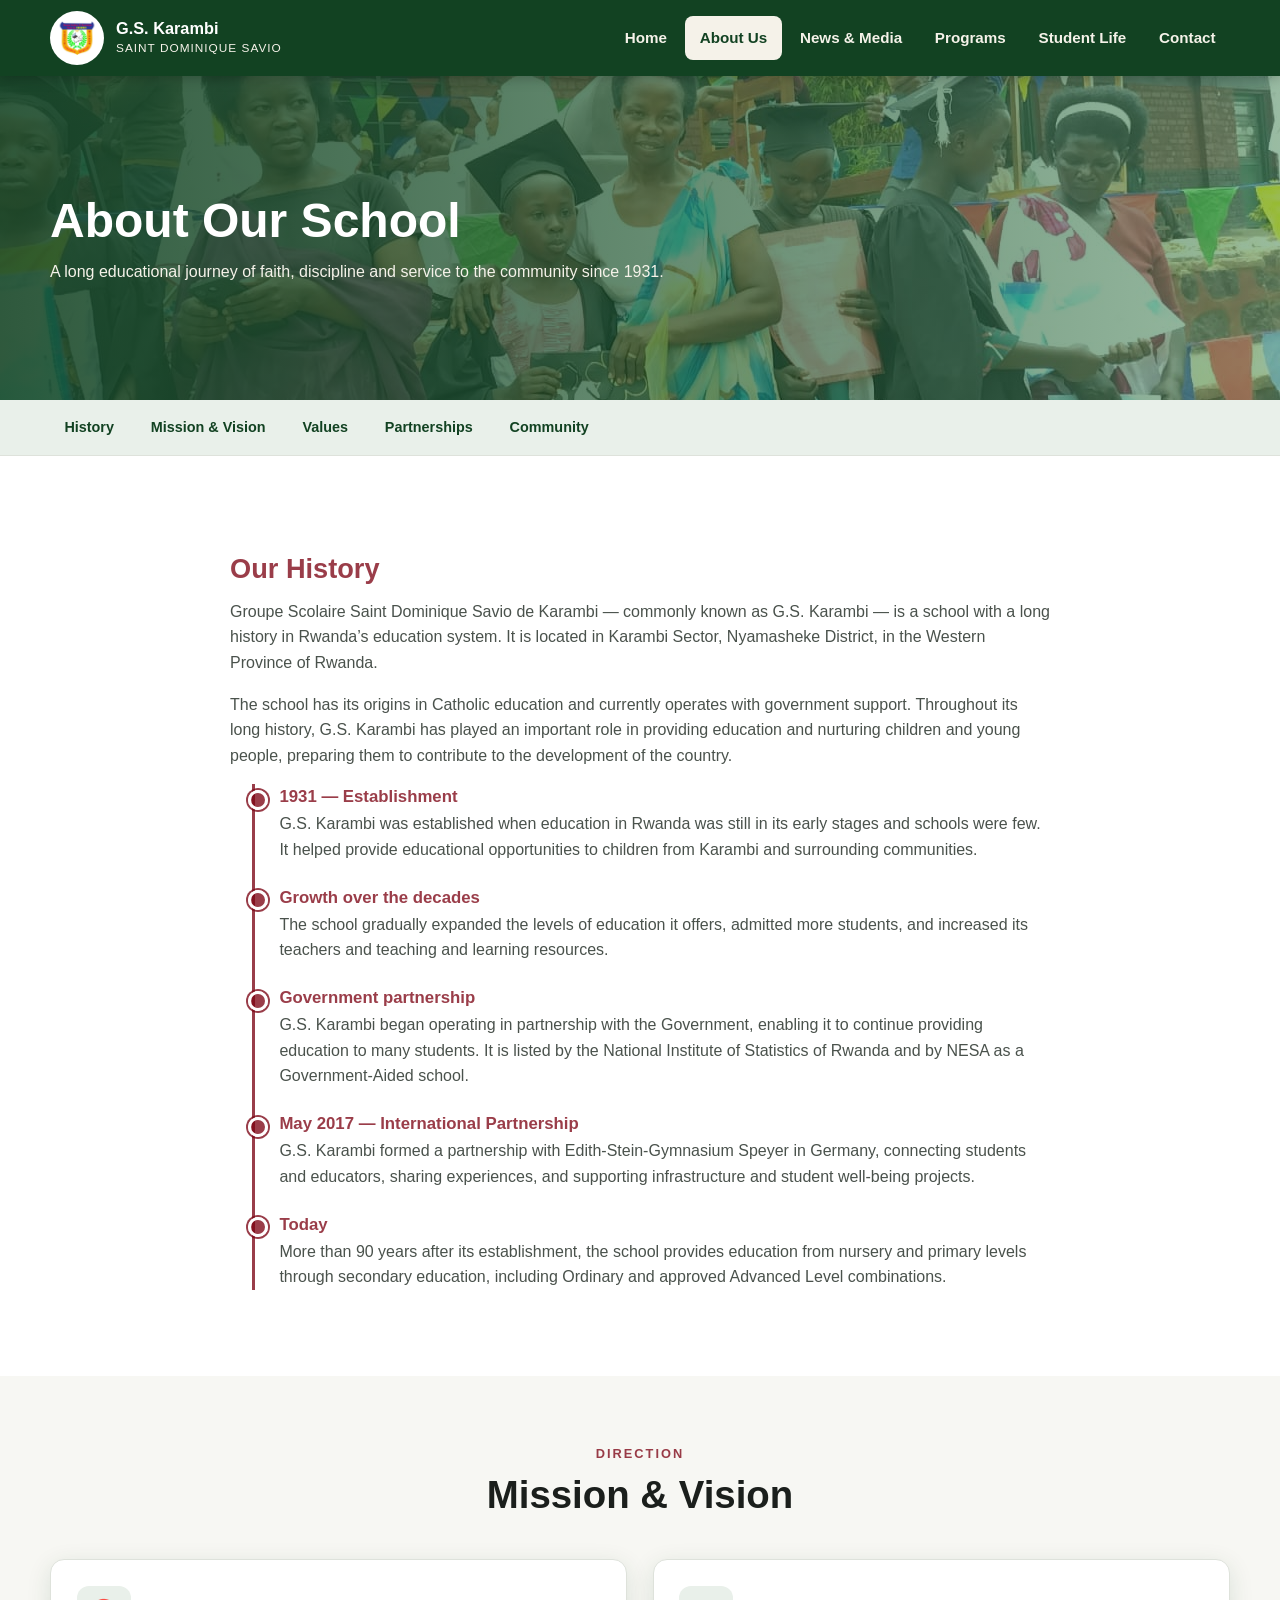
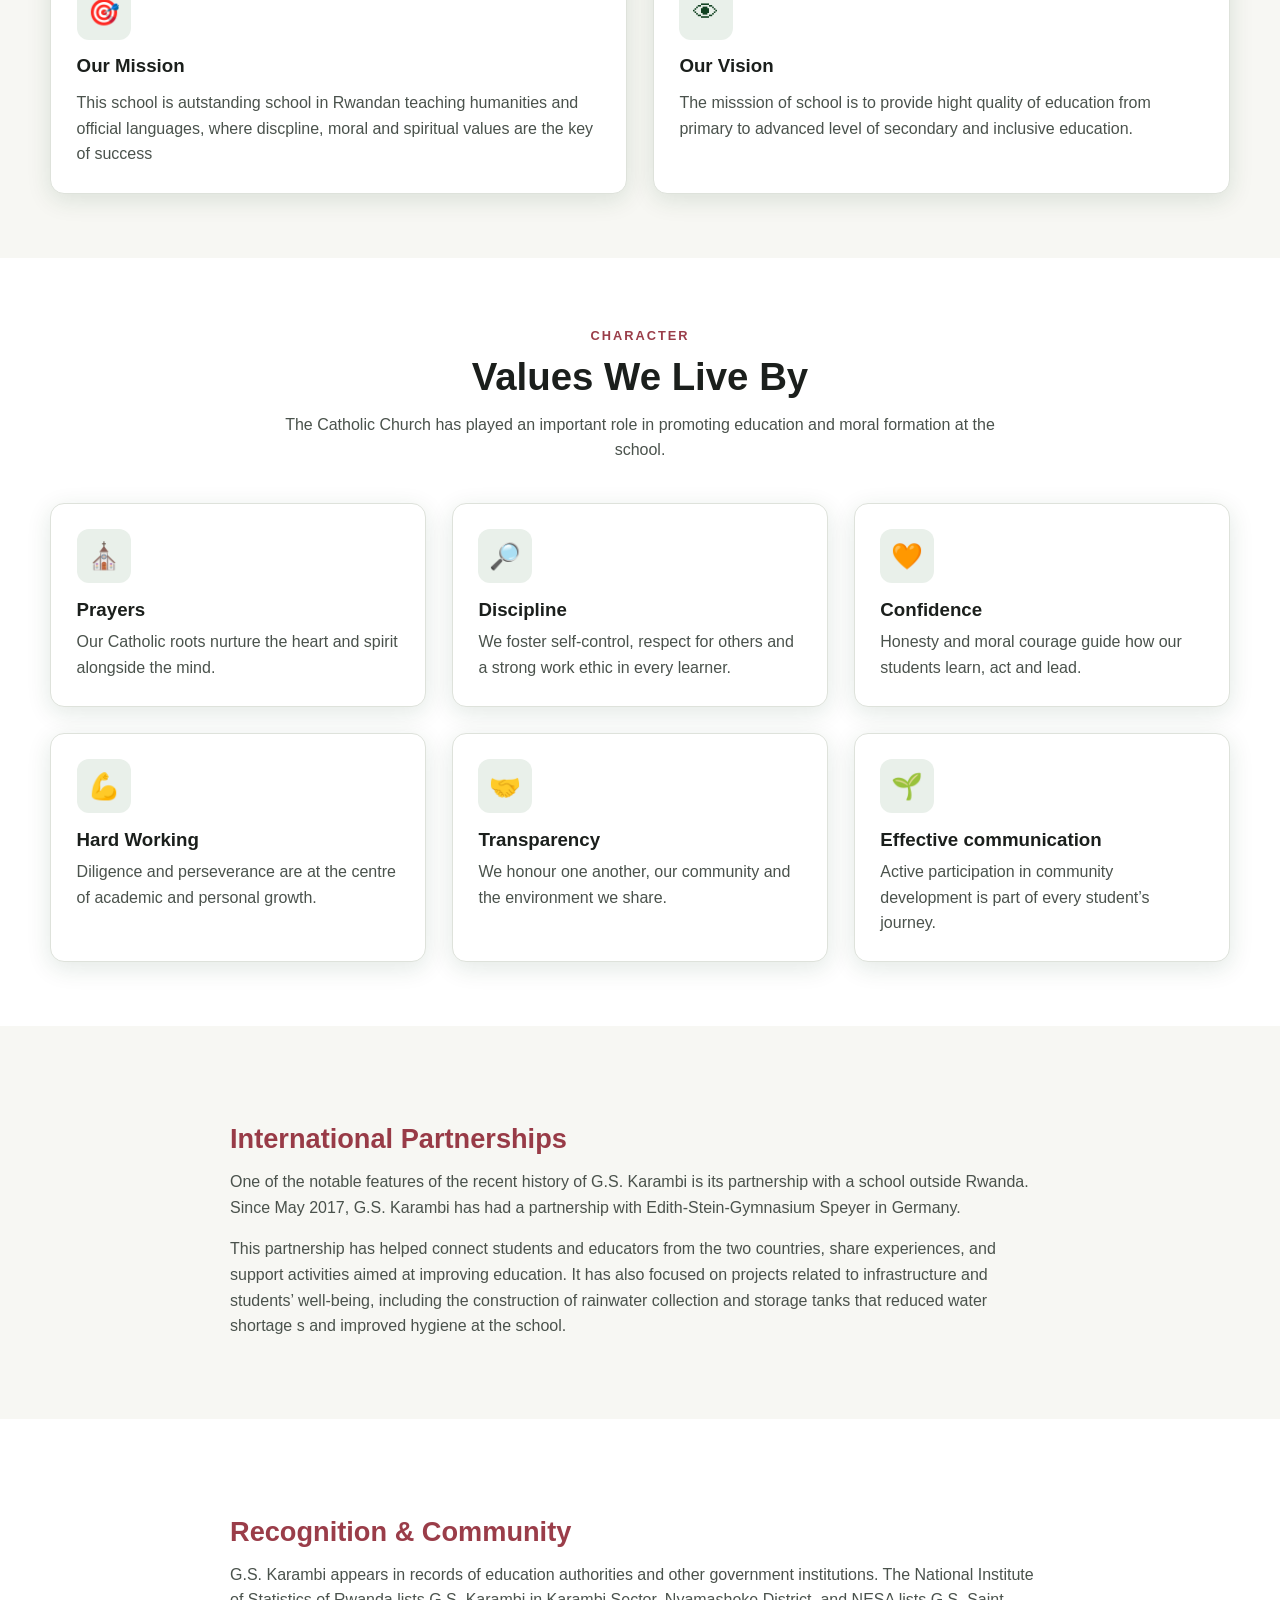
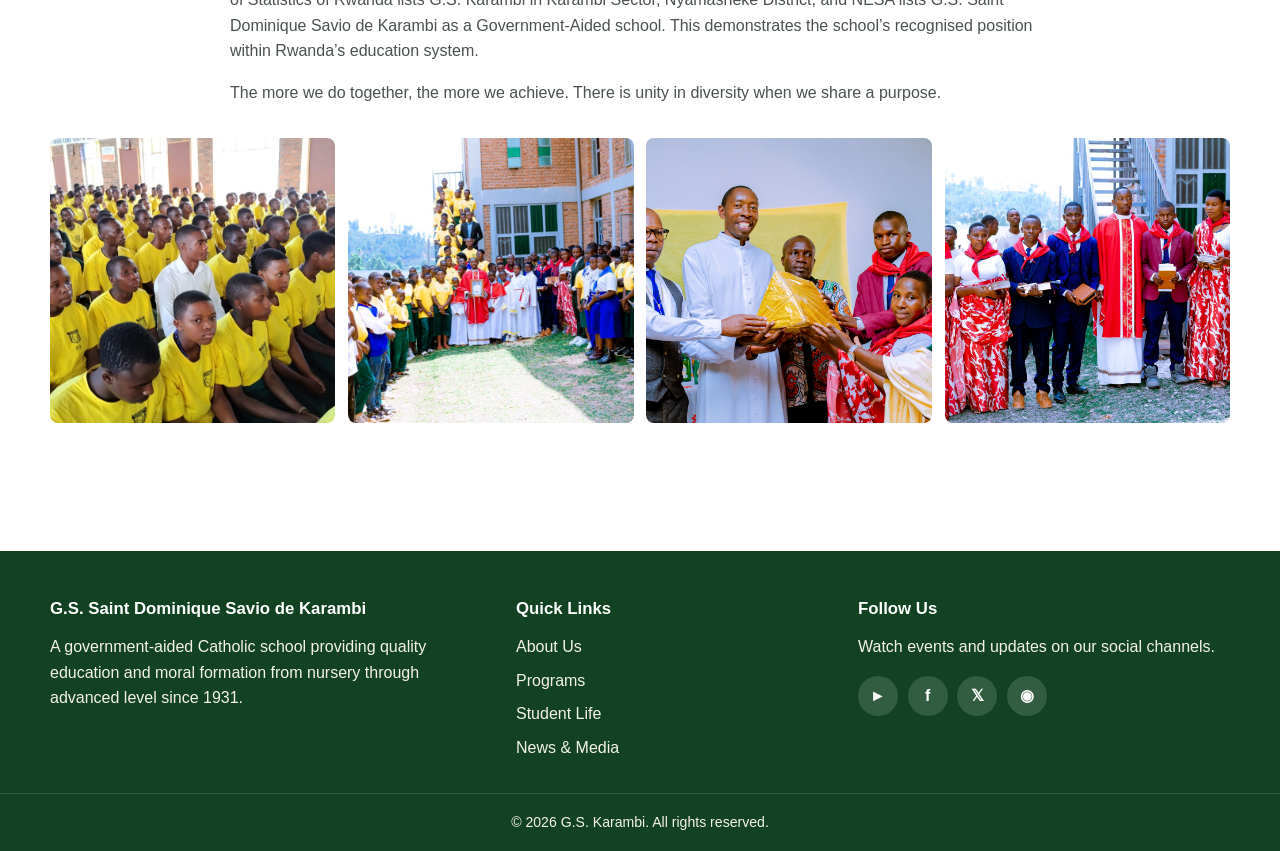
==== about.html @ 2363432e "Initial commit" ====
<!DOCTYPE html>
<html lang="en">
<head>
  <meta charset="UTF-8">
  <meta name="viewport" content="width=device-width, initial-scale=1.0">
  <meta name="description" content="Learn about the history, mission, values and community of Groupe Scolaire Saint Dominique Savio de Karambi, founded in 1931 in Nyamasheke District, Rwanda.">
  <title>About Us | G.S. Karambi - Saint Dominique Savio</title>
  <link rel="stylesheet" href="style-new.css">
  <script src="script_new.js" defer></script>
</head>
<body>
  <a href="#main" class="skip-link">Skip to content</a>

  <header class="site-header">
    <div class="container">
      <a href="index.html" class="brand">
        <img src="images/IMG-20260923-WA0037.jpg" alt="G.S. Karambi school logo">
        <span class="brand-text"><strong>G.S. Karambi</strong><span>Saint Dominique Savio</span></span>
      </a>
      <button class="nav-toggle" aria-label="Toggle navigation" aria-expanded="false">&#9776;</button>
      <nav class="main-nav" aria-label="Main">
        <ul>
          <li><a href="index.html">Home</a></li>
          <li><a href="about.html" class="active">About Us</a></li>
          <li><a href="news-media.html">News &amp; Media</a></li>
          <li><a href="programs.html">Programs</a></li>
          <li><a href="student-life.html">Student Life</a></li>
          <li><a href="index.html#contacts">Contact</a></li>
        </ul>
      </nav>
    </div>
  </header>

  <main id="main">
    <section class="page-banner">
      <img src="images/IMG-20260902-WA0032.jpg" alt="G.S. Karambi campus">
      <div class="container banner-text">
        <h1>About Our School</h1>
        <p>A long educational journey of faith, discipline and service to the community since 1931.</p>
      </div>
    </section>

    <nav class="subnav" aria-label="About sections">
      <div class="container">
        <ul>
          <li><a href="#history">History</a></li>
          <li><a href="#mission">Mission &amp; Vision</a></li>
          <li><a href="#values">Values</a></li>
          <li><a href="#partnership">Partnerships</a></li>
          <li><a href="#community">Community</a></li>
        </ul>
      </div>
    </nav>

    <!-- HISTORY -->
    <section class="section" id="history">
      <div class="container prose">
        <h2>Our History</h2>
        <p>
          Groupe Scolaire Saint Dominique Savio de Karambi &mdash; commonly known as G.S. Karambi &mdash;
          is a school with a long history in Rwanda&rsquo;s education system. It is located in Karambi Sector,
          Nyamasheke District, in the Western Province of Rwanda.
        </p>
        <p>
          The school has its origins in Catholic education and currently operates with government support.
          Throughout its long history, G.S. Karambi has played an important role in providing education and
          nurturing children and young people, preparing them to contribute to the development of the country.
        </p>

        <ul class="timeline">
          <li>
            <span class="year">1931 &mdash; Establishment</span>
            G.S. Karambi was established when education in Rwanda was still in its early stages and schools were
            few. It helped provide educational opportunities to children from Karambi and surrounding communities.
          </li>
          <li>
            <span class="year">Growth over the decades</span>
            The school gradually expanded the levels of education it offers, admitted more students, and increased
            its teachers and teaching and learning resources.
          </li>
          <li>
            <span class="year">Government partnership</span>
            G.S. Karambi began operating in partnership with the Government, enabling it to continue providing
            education to many students. It is listed by the National Institute of Statistics of Rwanda and by NESA
            as a Government-Aided school.
          </li>
          <li>
            <span class="year">May 2017 &mdash; International Partnership</span>
            G.S. Karambi formed a partnership with Edith-Stein-Gymnasium Speyer in Germany, connecting students and
            educators, sharing experiences, and supporting infrastructure and student well-being projects.
          </li>
          <li>
            <span class="year">Today</span>
            More than 90 years after its establishment, the school provides education from nursery and primary
            levels through secondary education, including Ordinary and approved Advanced Level combinations.
          </li>
        </ul>
      </div>
    </section>

    <!-- MISSION & VISION -->
    <section class="section section--alt" id="mission">
      <div class="container">
        <div class="section-head">
          <span class="eyebrow">Direction</span>
          <h2>Mission &amp; Vision</h2>
        </div>
        
        <div class="cards cards--2" style="grid-template-columns:1fr 1fr;">
          <div class="feature">
            <div class="icon">&#127919;</div>
            <h3>Our Mission</h3>
            <p style="margin-top:0.8rem;">This school is autstanding school in Rwandan teaching humanities and official languages, where discpline, moral and spiritual values are the key of success</p>
          </div>
          <div class="feature">
            <div class="icon">&#128065;</div>
            <h3>Our Vision</h3>
            <!-- <p class="todo-note">Placeholder &mdash; add the school&rsquo;s official vision statement here.</p> -->
            <p style="margin-top:0.8rem;">The misssion  of school is to provide hight quality of education from primary to advanced level of secondary and inclusive education.</p>
          </div>
        </div>
      </div>
    </section>

    <!-- VALUES -->
    <section class="section" id="values">
      <div class="container">
        <div class="section-head">
          <span class="eyebrow">Character</span>
          <h2>Values We Live By</h2>
          <p>The Catholic Church has played an important role in promoting education and moral formation at the school.</p>
        </div>
        <div class="cards cards--3">
          <div class="feature"><div class="icon">&#9962;</div><h3>Prayers</h3><p>Our Catholic roots nurture the heart and spirit alongside the mind.</p></div>
          <div class="feature"><div class="icon">&#128270;</div><h3>Discipline</h3><p>We foster self-control, respect for others and a strong work ethic in every learner.</p></div>
          <div class="feature"><div class="icon">&#129505;</div><h3>Confidence</h3><p>Honesty and moral courage guide how our students learn, act and lead.</p></div>
          <div class="feature"><div class="icon">&#128170;</div><h3>Hard Working</h3><p>Diligence and perseverance are at the centre of academic and personal growth.</p></div>
          <div class="feature"><div class="icon">&#129309;</div><h3>Transparency</h3><p>We honour one another, our community and the environment we share.</p></div>
          <div class="feature"><div class="icon">&#127793;</div><h3>Effective communication</h3><p>Active participation in community development is part of every student&rsquo;s journey.</p></div>
        
        </div>
      </div>
    </section>

    <!-- PARTNERSHIPS -->
    <section class="section section--alt" id="partnership">
      <div class="container prose">
        <h2>International Partnerships</h2>
        <p>
          One of the notable features of the recent history of G.S. Karambi is its partnership with a school
          outside Rwanda. Since May 2017, G.S. Karambi has had a partnership with Edith-Stein-Gymnasium Speyer in
          Germany.
        </p>
        <p>
          This partnership has helped connect students and educators from the two countries, share experiences, and
          support activities aimed at improving education. It has also focused on projects related to
          infrastructure and students&rsquo; well-being, including the construction of rainwater collection and
          storage tanks that reduced water shortage
          s and improved hygiene at the school.
        </p>
        <!-- TODO: Add partner logos or photos of joint projects here -->
      </div>
    </section>

    <!-- COMMUNITY / GOVERNMENT RECORDS -->
    <section class="section" id="community">
      <div class="container prose">
        <h2>Recognition &amp; Community</h2>
        <p>
          G.S. Karambi appears in records of education authorities and other government institutions. The National
          Institute of Statistics of Rwanda lists G.S. Karambi in Karambi Sector, Nyamasheke District, and NESA
          lists G.S. Saint Dominique Savio de Karambi as a Government-Aided school. This demonstrates the school&rsquo;s
          recognised position within Rwanda&rsquo;s education system.
        </p>
        <p>
          The more we do together, the more we achieve. There is unity in diversity when we share a purpose.
        </p>
      </div>
      <div class="container" style="margin-top:2rem;">
        <div class="gallery">
          <!-- TODO: Replace with real photos of school community events -->
          <button type="button" data-lightbox><img src="images/IMG-20260902-WA0049.jpg" alt="School community"></button>
          <button type="button" data-lightbox><img src="images/IMG-20260903-WA0028.jpg" alt="Students together"></button>
          <button type="button" data-lightbox><img src="images/IMG-20260903-WA0036.jpg" alt="School gathering"></button>
          <button type="button" data-lightbox><img src="images/IMG-20260903-WA0042.jpg" alt="Campus life"></button>
        </div>
      </div>
    </section>
  </main>

  <footer class="site-footer">
    <div class="container footer-top">
      <div>
        <h4>G.S. Saint Dominique Savio de Karambi</h4>
        <p>A government-aided Catholic school providing quality education and moral formation from nursery through advanced level since 1931.</p>
      </div>
      <div>
        <h4>Quick Links</h4>
        <ul>
          <li><a href="about.html">About Us</a></li>
          <li><a href="programs.html">Programs</a></li>
          <li><a href="student-life.html">Student Life</a></li>
          <li><a href="news-media.html">News &amp; Media</a></li>
        </ul>
      </div>
      <div>
        <h4>Follow Us</h4>
        <p>Watch events and updates on our social channels.</p>
        <div class="socials">
          <a href="#" aria-label="YouTube" target="_blank" rel="noopener">&#9658;</a>
          <a href="#" aria-label="Facebook" target="_blank" rel="noopener">f</a>
          <a href="#" aria-label="X" target="_blank" rel="noopener">&#120143;</a>
          <a href="#" aria-label="Instagram" target="_blank" rel="noopener">&#9673;</a>
        </div>
      </div>
    </div>
    <div class="footer-bottom">
      <div class="container"><p>&copy; 2026 G.S. Karambi. All rights reserved.</p></div>
    </div>
  </footer>

  <div class="lightbox" aria-hidden="true">
    <button class="close" aria-label="Close">&times;</button>
    <button class="lb-prev" aria-label="Previous">&#10094;</button>
    <img src="" alt="Expanded view">
    <button class="lb-next" aria-label="Next">&#10095;</button>
  </div>
</body>
</html>
---- style-new.css ----
/* ============================================================
   G.S. Karambi - Saint Dominique Savio de Karambi
   Palette taken from the school walls & doors:
   dark white (cream walls) and green (doors).
   Colours are written with normal colour names or rgb()
   values - no hexadecimal codes.
   ============================================================ */

:root {
  /* Brand colours (walls and doors) */
  --green:        rgba(124, 4, 20, 0.774); 
  /* --green:        rgb(30, 105, 51);    doors green - primary brand */
  --green-dark:   rgb(18, 66, 34);     /* deep green - header/footer */
  --green-soft:   rgb(233, 240, 234);  /* pale green tint backgrounds */
  --cream:        rgb(245, 242, 233);  /* dark white - wall colour */
  --cream-dark:   rgb(232, 227, 214);  /* darker cream */

  /* Neutrals */
  --ink:          rgb(27, 31, 28);     /* main text */
  --ink-soft:     rgb(74, 82, 76);     /* body text */
  --line:         rgb(222, 226, 219);  /* borders */
  --paper:        white;
  --paper-alt:    rgb(247, 247, 243);  /* alternating section bg */

  /* Utility */
  --radius:       14px;
  --radius-sm:    8px;
  --shadow:       0 6px 24px rgba(18, 66, 34, 0.12);
  --shadow-lg:    0 14px 40px rgba(18, 66, 34, 0.20);
  --maxw:         1180px;
  --transition:   0.25s ease;
}

* { margin: 0; padding: 0; box-sizing: border-box; }
html { scroll-behavior: smooth; }

body {
  font-family: "Segoe UI", Tahoma, Geneva, Verdana, sans-serif;
  color: var(--ink-soft);
  background: var(--paper);
  line-height: 1.6;
  font-size: 16px;
}

img { max-width: 100%; display: block; }
a { color: var(--green); text-decoration: none; transition: color var(--transition); }
a:hover { color: var(--green-dark); }

h1, h2, h3, h4 { color: var(--ink); line-height: 1.25; font-weight: 700; }

.container { width: min(100% - 2.5rem, var(--maxw)); margin-inline: auto; }

.skip-link {
  position: absolute; left: -999px; top: 0; z-index: 999;
  background: var(--cream); color: var(--green-dark);
  padding: 0.6rem 1rem; border-radius: 0 0 var(--radius-sm) 0; font-weight: 700;
}
.skip-link:focus { left: 0; }

.section { padding: 4rem 0; }
.section--alt { background: var(--paper-alt); }

/* Section headings */
.section-head { text-align: center; max-width: 720px; margin: 0 auto 2.5rem; }
.section-head .eyebrow {
  display: inline-block; color: var(--green); font-weight: 700;
  letter-spacing: 2px; text-transform: uppercase; font-size: 0.8rem; margin-bottom: 0.4rem;
}
.section-head h2 { font-size: clamp(1.6rem, 3.5vw, 2.4rem); }
.section-head p { margin-top: 0.7rem; }

/* ---------- Header / navigation ---------- */
.site-header {
  position: sticky; top: 0; z-index: 100;
  background: var(--green-dark);
  box-shadow: 0 2px 12px rgba(0, 0, 0, 0.25);
}
.site-header .container {
  display: flex; align-items: center; justify-content: space-between; gap: 1rem;
  min-height: 76px;
}
.brand { display: flex; align-items: center; gap: 0.75rem; }
.brand img {
  width: 54px; height: 54px; object-fit: contain;
  background: white; border-radius: 50%; padding: 3px;
}
.brand .brand-text { line-height: 1.15; }
.brand .brand-text strong { display: block; color: white; font-size: 1.02rem; }
.brand .brand-text span { color: var(--cream); font-size: 0.74rem; letter-spacing: 1px; text-transform: uppercase; }

.main-nav ul { list-style: none; display: flex; gap: 0.25rem; flex-wrap: wrap; }
.main-nav a {
  display: block; color: var(--cream); padding: 0.6rem 0.9rem;
  border-radius: var(--radius-sm); font-weight: 600; font-size: 0.95rem;
}
.main-nav a:hover, .main-nav a.active { background: var(--cream); color: var(--green-dark); }

.nav-toggle {
  display: none; background: none; border: 2px solid var(--cream);
  color: white; border-radius: var(--radius-sm); padding: 0.45rem 0.7rem;
  font-size: 1.25rem; line-height: 1; cursor: pointer;
}

/* ---------- Hero slider ---------- */
.slider { position: relative; height: clamp(380px, 62vh, 620px); overflow: hidden; background: var(--green-dark); }
.slider .slide {
  position: absolute; inset: 0; opacity: 0; visibility: hidden;
  transition: opacity 0.8s ease; display: flex; align-items: center;
}
.slider .slide.active { opacity: 1; visibility: visible; }
.slider .slide img { position: absolute; inset: 0; width: 100%; height: 100%; object-fit: cover; }
.slider .slide::after {
  content: ""; position: absolute; inset: 0;
  background: linear-gradient(100deg, rgba(18, 66, 34, 0.85) 0%, rgba(18, 66, 34, 0.40) 55%, rgba(30, 105, 51, 0.18) 100%);
}
.slide-content {
  position: relative; z-index: 2; color: white;
  width: min(100% - 2.5rem, var(--maxw)); margin-inline: auto;
  max-width: 640px; margin-left: max(1.25rem, calc((100% - var(--maxw)) / 2));
  padding-right: 1.25rem;
}
.slide-content h1 { color: white; font-size: clamp(1.8rem, 5vw, 3.2rem); text-shadow: 0 2px 12px rgba(0, 0, 0, 0.45); }
.slide-content p { font-size: clamp(1rem, 2.4vw, 1.3rem); margin-top: 0.9rem; color: var(--cream); }
.slide-content .btn { margin-top: 1.5rem; }

.slider .arrow {
  position: absolute; top: 50%; transform: translateY(-50%); z-index: 3;
  background: rgba(255, 255, 255, 0.18); border: none; color: white;
  width: 46px; height: 46px; border-radius: 50%; font-size: 1.4rem;
  cursor: pointer; display: grid; place-items: center; transition: background var(--transition);
}
.slider .arrow:hover { background: var(--cream); color: var(--green-dark); }
.slider .prev { left: 12px; }
.slider .next { right: 12px; }
.slider .dots { position: absolute; bottom: 18px; left: 0; right: 0; display: flex; justify-content: center; gap: 10px; z-index: 3; }
.slider .dot { width: 12px; height: 12px; border: none; border-radius: 50%; background: rgba(255, 255, 255, 0.55); cursor: pointer; transition: transform var(--transition), background var(--transition); }
.slider .dot.active { background: var(--cream); transform: scale(1.35); }

/* ---------- Buttons ---------- */
.btn {
  display: inline-block; background: var(--green); color: white;
  padding: 0.75rem 1.5rem; border-radius: 40px; font-weight: 700;
  border: none; cursor: pointer; font-size: 0.98rem; transition: transform var(--transition), background var(--transition);
}
.btn:hover { background: var(--green-dark); color: white; transform: translateY(-2px); }
.btn--ghost { background: transparent; border: 2px solid white; color: white; }
.btn--ghost:hover { background: white; color: var(--green-dark); }
.btn--cream { background: var(--cream); color: var(--green-dark); }
.btn--cream:hover { background: white; color: var(--green-dark); }

/* ---------- Stats strip ---------- */
.stats { background: var(--green); color: white; padding: 2.2rem 0; }
.stats .grid { display: grid; grid-template-columns: repeat(4, 1fr); gap: 1rem; text-align: center; }
.stats .stat strong { display: block; font-size: clamp(1.6rem, 4vw, 2.4rem); color: var(--cream); }
.stats .stat span { font-size: 0.9rem; text-transform: uppercase; letter-spacing: 1px; }

/* ---------- Welcome (director) ---------- */
.welcome-grid { display: grid; grid-template-columns: 320px 1fr; gap: 2.5rem; align-items: center; }
.welcome-grid img { border-radius: var(--radius); box-shadow: var(--shadow-lg); width: 100%; object-fit: cover; aspect-ratio: 4/5; }
.welcome-grid blockquote { font-size: 1.15rem; font-style: italic; color: var(--ink); border-left: 4px solid var(--green); padding-left: 1rem; }
.welcome-grid .signature { margin-top: 1.2rem; font-weight: 700; color: var(--green); }

/* ---------- Card grids ---------- */
.cards { display: grid; gap: 1.6rem; }
.cards--3 { grid-template-columns: repeat(3, 1fr); }
.cards--4 { grid-template-columns: repeat(4, 1fr); }

.card {
  background: white; border: 1px solid var(--line); border-radius: var(--radius);
  overflow: hidden; box-shadow: var(--shadow); display: flex; flex-direction: column;
  transition: transform var(--transition), box-shadow var(--transition);
}
.card:hover { transform: translateY(-6px); box-shadow: var(--shadow-lg); }
.card .card-media { position: relative; aspect-ratio: 16/10; overflow: hidden; }
.card .card-media img { width: 100%; height: 100%; object-fit: cover; }
.card .card-body { padding: 1.2rem; display: flex; flex-direction: column; gap: 0.6rem; flex: 1; }
.card .card-body h3 { font-size: 1.15rem; }
.card .card-body p { font-size: 0.95rem; }
.card .card-body .btn { align-self: flex-start; margin-top: auto; }
.tag {
  display: inline-block; background: var(--green-soft); color: var(--green-dark);
  font-size: 0.72rem; font-weight: 700; letter-spacing: 1px; text-transform: uppercase;
  padding: 0.25rem 0.6rem; border-radius: 20px; align-self: flex-start;
}

/* ---------- News cards (image background) ---------- */
.news-grid { display: grid; grid-template-columns: repeat(4, 1fr); gap: 1.4rem; }
.news-card {
  position: relative; border-radius: var(--radius); overflow: hidden;
  min-height: 300px; display: flex; align-items: flex-end; color: white;
  box-shadow: var(--shadow);
}
.news-card img { position: absolute; inset: 0; width: 100%; height: 100%; object-fit: cover; z-index: 0; transition: transform 0.5s ease; }
.news-card:hover img { transform: scale(1.06); }
.news-card::after { content: ""; position: absolute; inset: 0; background: linear-gradient(to top, rgba(18, 66, 34, 0.93) 15%, rgba(30, 105, 51, 0.18) 75%); }
.news-card .news-body { position: relative; z-index: 2; padding: 1.2rem; }
.news-card .news-body h3 { color: white; font-size: 1.1rem; }
.news-card .news-body p { font-size: 0.9rem; margin: 0.4rem 0 0.8rem; color: var(--cream); }

/* ---------- Testimonials ---------- */
.testimonial { text-align: center; }
.testimonial .avatar { width: 120px; height: 120px; border-radius: 50%; object-fit: cover; border: 4px solid var(--green); margin: 0 auto 1rem; }
.testimonial blockquote { font-style: italic; font-size: 1.02rem; }
.testimonial .who { margin-top: 0.8rem; font-weight: 700; color: rgb(7, 68, 7); }
.testimonial .role { font-size: 0.85rem; color: var(--ink-soft); }

/* ---------- Page banner (interior pages) ---------- */
.page-banner { position: relative; height: clamp(220px, 36vh, 360px); overflow: hidden; display: flex; align-items: center; }
.page-banner img { position: absolute; inset: 0; width: 100%; height: 100%; object-fit: cover; }
.page-banner::after { content: ""; position: absolute; inset: 0; background: linear-gradient(90deg, rgba(18, 66, 34, 0.88), rgba(30, 105, 51, 0.45)); }
.page-banner .banner-text { position: relative; z-index: 2; color: white; }
.page-banner h1 { color: white; font-size: clamp(1.8rem, 5vw, 3rem); }
.page-banner p { color: var(--cream); margin-top: 0.5rem; max-width: 640px; }

/* ---------- Sub-nav (in-page anchors) ---------- */
.subnav { background: var(--green-soft); border-bottom: 1px solid var(--line); position: sticky; top: 76px; z-index: 50; }
.subnav ul { list-style: none; display: flex; gap: 0.5rem; flex-wrap: wrap; padding: 0.6rem 0; }
.subnav a { display: block; padding: 0.4rem 0.9rem; border-radius: 30px; font-weight: 600; font-size: 0.9rem; color: var(--green-dark); }
.subnav a:hover { background: var(--green); color: white; }

/* ---------- Prose / content ---------- */
.prose { max-width: 820px; }
.prose h2 { font-size: 1.7rem; margin: 2rem 0 0.8rem; color: var(--green); }
.prose h3 { font-size: 1.25rem; margin: 1.6rem 0 0.5rem; }
.prose p { margin-bottom: 1rem; }
.prose ul { margin: 0 0 1rem 1.4rem; }
.prose li { margin-bottom: 0.4rem; }

.timeline { list-style: none; border-left: 3px solid var(--green); margin: 1rem 0 1rem 0.5rem; padding-left: 1.5rem; }
.timeline li { position: relative; margin-bottom: 1.4rem; }
.timeline li::before { content: ""; position: absolute; left: -1.94rem; top: 0.35rem; width: 14px; height: 14px; border-radius: 50%; background: var(--green); border: 3px solid white; box-shadow: 0 0 0 2px var(--green); }
.timeline .year { font-weight: 700; color: var(--green); display: block; font-size: 1.05rem; }

/* Feature (mission/vision) blocks */
.feature { background: white; border: 1px solid var(--line); border-radius: var(--radius); padding: 1.6rem; box-shadow: var(--shadow); }
.feature .icon { width: 54px; height: 54px; border-radius: 12px; background: var(--green-soft); color: var(--green-dark); display: grid; place-items: center; font-size: 1.6rem; margin-bottom: 0.9rem; }
.feature h3 { margin-bottom: 0.5rem; }

/* Programs */
.combo-grid { display: grid; grid-template-columns: repeat(3, 1fr); gap: 1.2rem; }
.combo { background: white; border: 1px solid var(--line); border-top: 4px solid var(--green); border-radius: var(--radius); padding: 1.3rem; box-shadow: var(--shadow); }
.combo h3 { color: var(--green-dark); }
.combo .abbr { font-size: 2rem; font-weight: 800; color: var(--green); display: block; margin-bottom: 0.3rem; }

/* Gallery */
.gallery { display: grid; grid-template-columns: repeat(4, 1fr); gap: 0.8rem; }
.gallery button { padding: 0; border: none; background: none; cursor: pointer; border-radius: var(--radius-sm); overflow: hidden; aspect-ratio: 1; }
.gallery img { width: 100%; height: 100%; object-fit: cover; transition: transform 0.4s ease; }
.gallery button:hover img { transform: scale(1.08); }

/* YouTube call-out */
.video-cta {
  background: linear-gradient(120deg, var(--green-dark), var(--green));
  color: white; border-radius: var(--radius); padding: 2rem;
  display: grid; grid-template-columns: 1fr auto; gap: 1.5rem; align-items: center;
}
.video-cta h2, .video-cta h3 { color: white; }
.video-cta p { color: var(--cream); margin-top: 0.4rem; }
.video-cta .yt-icon { font-size: 3rem; }

/* Video embed wrapper */
.video-wrap { position: relative; aspect-ratio: 16/9; border-radius: var(--radius); overflow: hidden; box-shadow: var(--shadow-lg); }
.video-wrap iframe { position: absolute; inset: 0; width: 100%; height: 100%; border: 0; }

/* ---------- Contacts / footer ---------- */
.site-footer { background: var(--green-dark); color: var(--cream); margin-top: 4rem; }
.site-footer .footer-top { padding: 3rem 0 2rem; display: grid; grid-template-columns: 1.4fr 1fr 1.2fr; gap: 2rem; }
.site-footer h4 { color: white; margin-bottom: 0.9rem; font-size: 1.05rem; }
.site-footer a { color: var(--cream); }
.site-footer a:hover { color: white; }
.site-footer ul { list-style: none; display: grid; gap: 0.5rem; }
.contact-line { display: flex; gap: 0.6rem; align-items: flex-start; margin-bottom: 0.6rem; }
.contact-line .ico { color: var(--cream); }
.socials { display: flex; gap: 0.6rem; margin-top: 1rem; }
.socials a {
  width: 40px; height: 40px; border-radius: 50%; background: rgba(255, 255, 255, 0.14);
  display: grid; place-items: center; color: white; font-weight: 700; transition: background var(--transition);
}
.socials a:hover { background: var(--cream); color: var(--green-dark); }
.footer-bottom { border-top: 1px solid rgba(255, 255, 255, 0.15); padding: 1.1rem 0; text-align: center; font-size: 0.88rem; }

/* Contact section on home */
.contact-cards { display: grid; grid-template-columns: repeat(3, 1fr); gap: 1.4rem; }
.contact-card { background: white; border: 1px solid var(--line); border-radius: var(--radius); padding: 1.5rem; text-align: center; box-shadow: var(--shadow); }
.contact-card .icon { width: 56px; height: 56px; margin: 0 auto 0.8rem; border-radius: 50%; background: var(--green-soft); color: var(--green-dark); display: grid; place-items: center; font-size: 1.4rem; }
.contact-card h3 { font-size: 1.05rem; }
.contact-card p { font-size: 0.92rem; margin-top: 0.3rem; }

/* ---------- Lightbox ---------- */
.lightbox { position: fixed; inset: 0; background: rgba(10, 14, 11, 0.92); display: none; align-items: center; justify-content: center; z-index: 1000; padding: 1rem; }
.lightbox.open { display: flex; }
.lightbox img { max-width: 92vw; max-height: 88vh; border-radius: var(--radius); box-shadow: var(--shadow-lg); }
.lightbox .close, .lightbox .lb-prev, .lightbox .lb-next {
  position: absolute; background: rgba(255, 255, 255, 0.18); border: none; color: white;
  width: 46px; height: 46px; border-radius: 50%; font-size: 1.4rem; cursor: pointer;
}
.lightbox .close { top: 18px; right: 18px; }
.lightbox .lb-prev { left: 18px; top: 50%; transform: translateY(-50%); }
.lightbox .lb-next { right: 18px; top: 50%; transform: translateY(-50%); }
.lightbox .close:hover, .lightbox .lb-prev:hover, .lightbox .lb-next:hover { background: var(--cream); color: var(--green-dark); }

/* ---------- Placeholder note (removed once content added) ---------- */
.todo-note {
  background: var(--cream); border: 1px dashed var(--green); color: var(--green-dark);
  border-radius: var(--radius-sm); padding: 0.6rem 0.9rem; font-size: 0.86rem; display: inline-block;
}

/* ============ RESPONSIVE ============ */
@media (max-width: 960px) {
  .cards--4, .news-grid, .gallery { grid-template-columns: repeat(2, 1fr); }
  .cards--3, .combo-grid, .contact-cards { grid-template-columns: repeat(2, 1fr); }
  .stats .grid { grid-template-columns: repeat(2, 1fr); gap: 1.5rem; }
  .welcome-grid { grid-template-columns: 1fr; }
  .welcome-grid img { max-width: 320px; margin-inline: auto; }
  .site-footer .footer-top { grid-template-columns: 1fr 1fr; }
  .video-cta { grid-template-columns: 1fr; text-align: center; }
}

@media (max-width: 760px) {
  .nav-toggle { display: block; }
  .main-nav { position: absolute; top: 100%; left: 0; right: 0; background: var(--green-dark); display: none; box-shadow: 0 12px 24px rgba(0, 0, 0, 0.3); }
  .main-nav.open { display: block; }
  .main-nav ul { flex-direction: column; gap: 0; padding: 0.5rem 0; }
  .main-nav a { padding: 0.9rem 1.25rem; border-radius: 0; border-bottom: 1px solid rgba(255, 255, 255, 0.10); }
  .subnav { top: 76px; }
}

@media (max-width: 560px) {
  .cards--3, .cards--4, .combo-grid, .contact-cards, .news-grid, .gallery { grid-template-columns: 1fr; }
  .stats .grid { grid-template-columns: 1fr 1fr; }
  .site-footer .footer-top { grid-template-columns: 1fr; }
  .brand .brand-text span { display: none; }
  .slider { height: 440px; }
}

@media (prefers-reduced-motion: reduce) {
  html { scroll-behavior: auto; }
  * { transition: none !important; animation: none !important; }
}
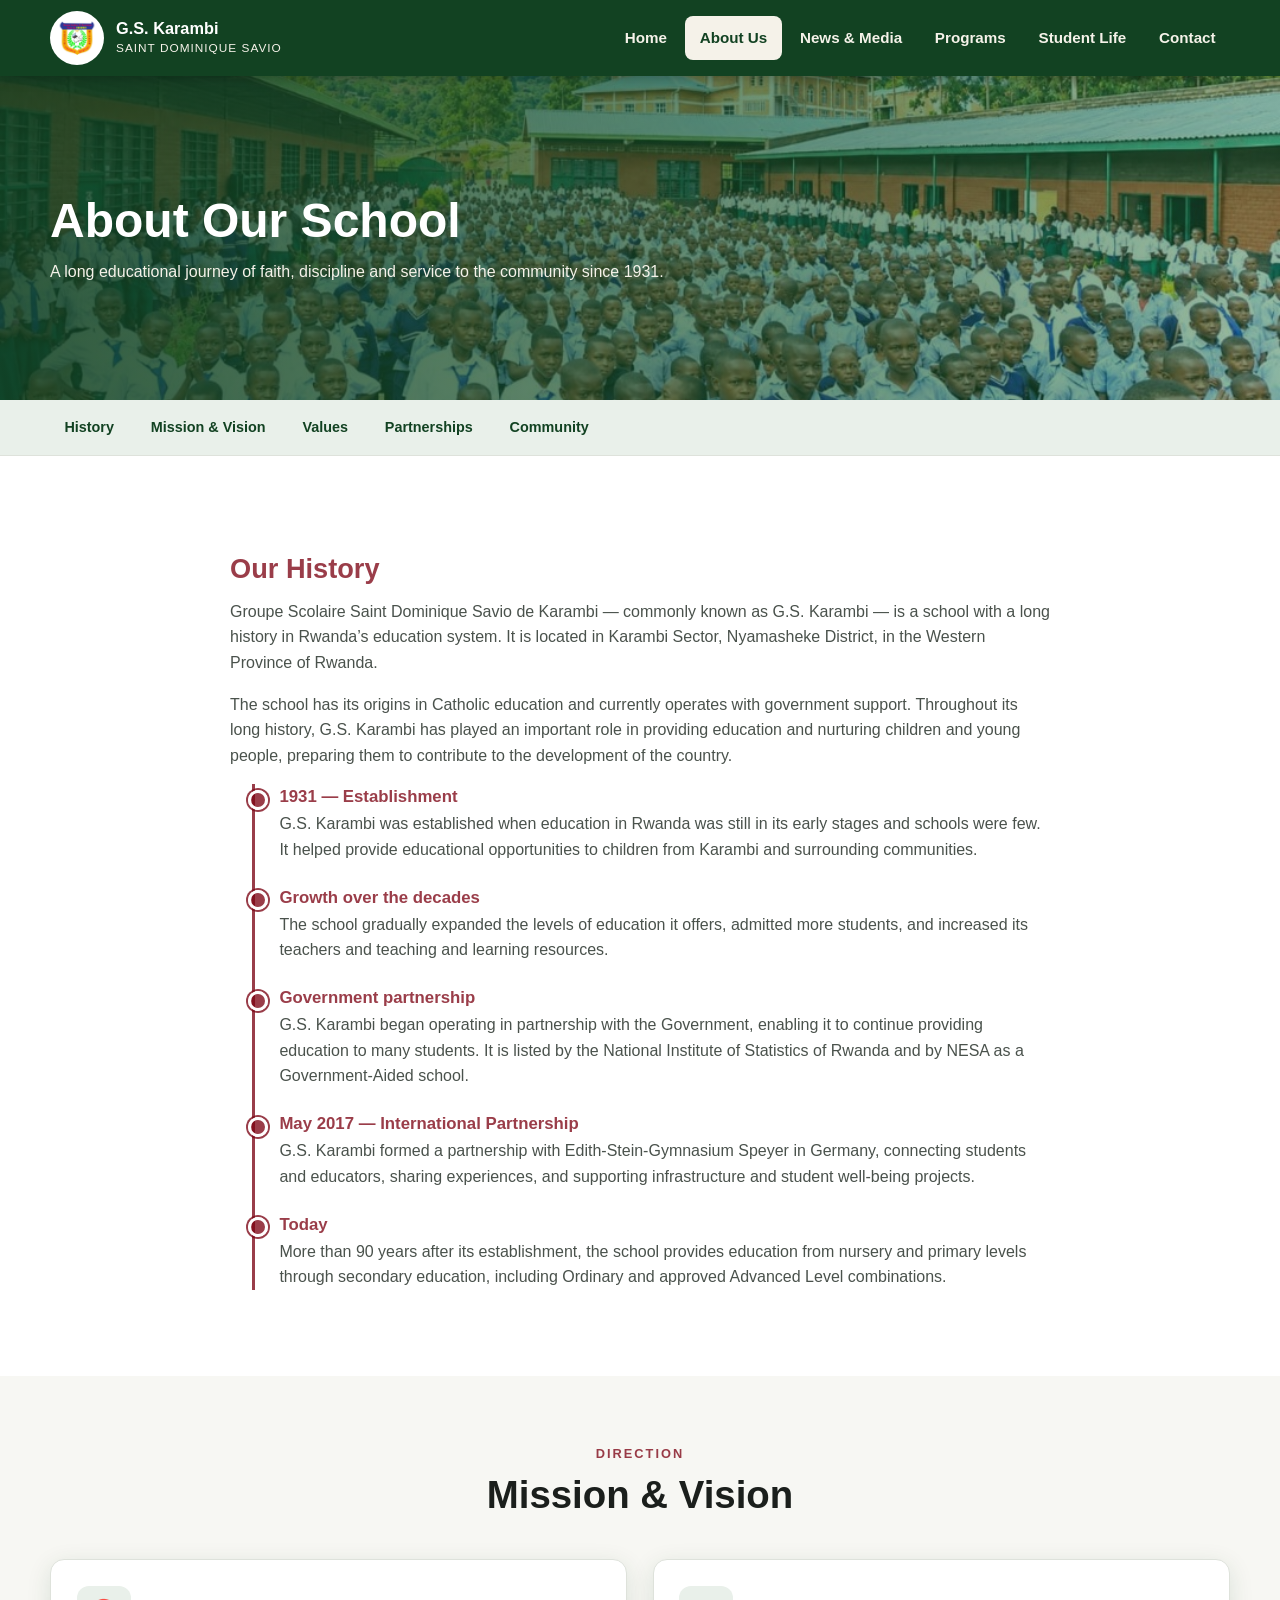
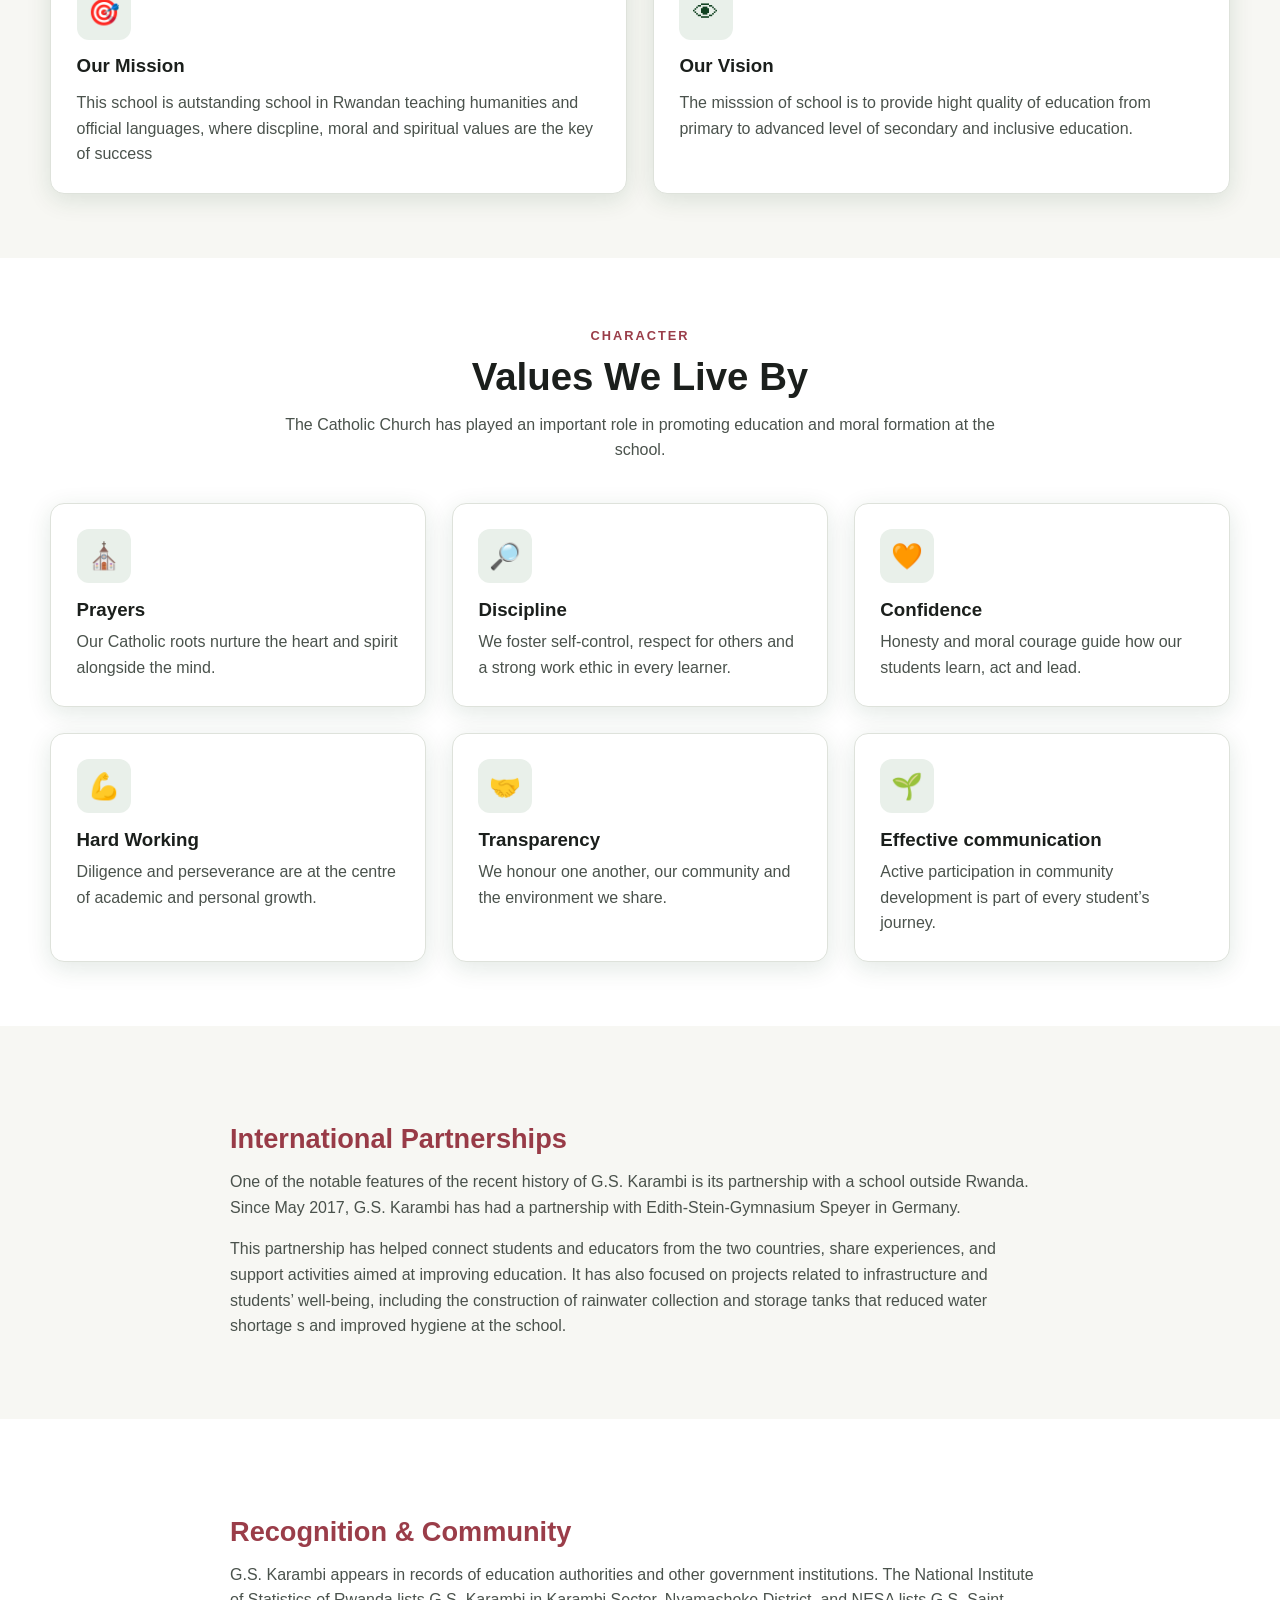
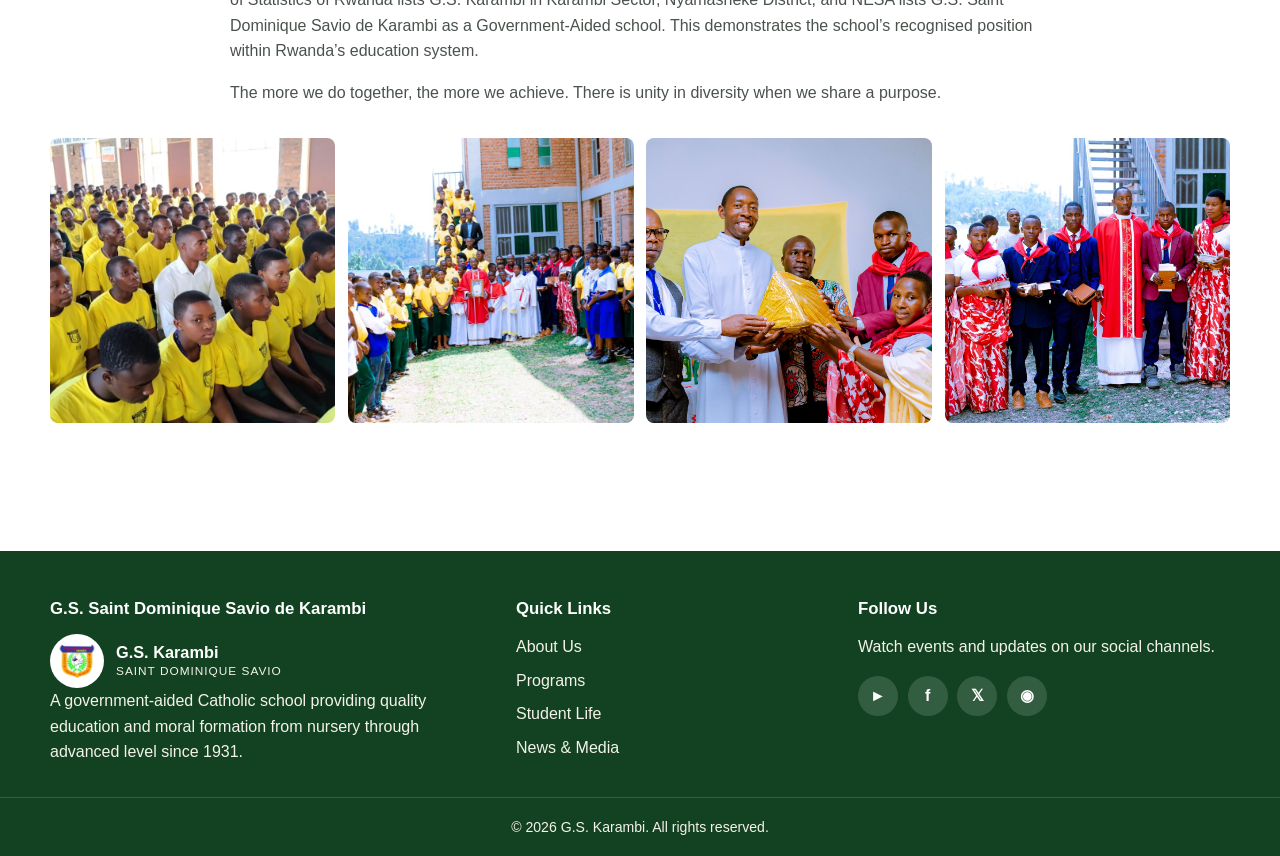
==== commit 88a61528: "Edit contact part and change about home-page image" ====
--- a/about.html
+++ b/about.html
@@ -33,7 +33,7 @@
 
   <main id="main">
     <section class="page-banner">
-      <img src="images/IMG-20260902-WA0032.jpg" alt="G.S. Karambi campus">
+      <img src="images/Screenshot_20260915-082516-1.png" alt="G.S. Karambi campus">
       <div class="container banner-text">
         <h1>About Our School</h1>
         <p>A long educational journey of faith, discipline and service to the community since 1931.</p>
@@ -192,6 +192,13 @@
     <div class="container footer-top">
       <div>
         <h4>G.S. Saint Dominique Savio de Karambi</h4>
+          <a href="index.html" class="brand">
+        <img src="images/IMG-20260923-WA0037.jpg" alt="G.S. Karambi school logo">
+        <span class="brand-text">
+          <strong>G.S. Karambi</strong>
+          <span>Saint Dominique Savio</span>
+        </span>
+      </a>
         <p>A government-aided Catholic school providing quality education and moral formation from nursery through advanced level since 1931.</p>
       </div>
       <div>
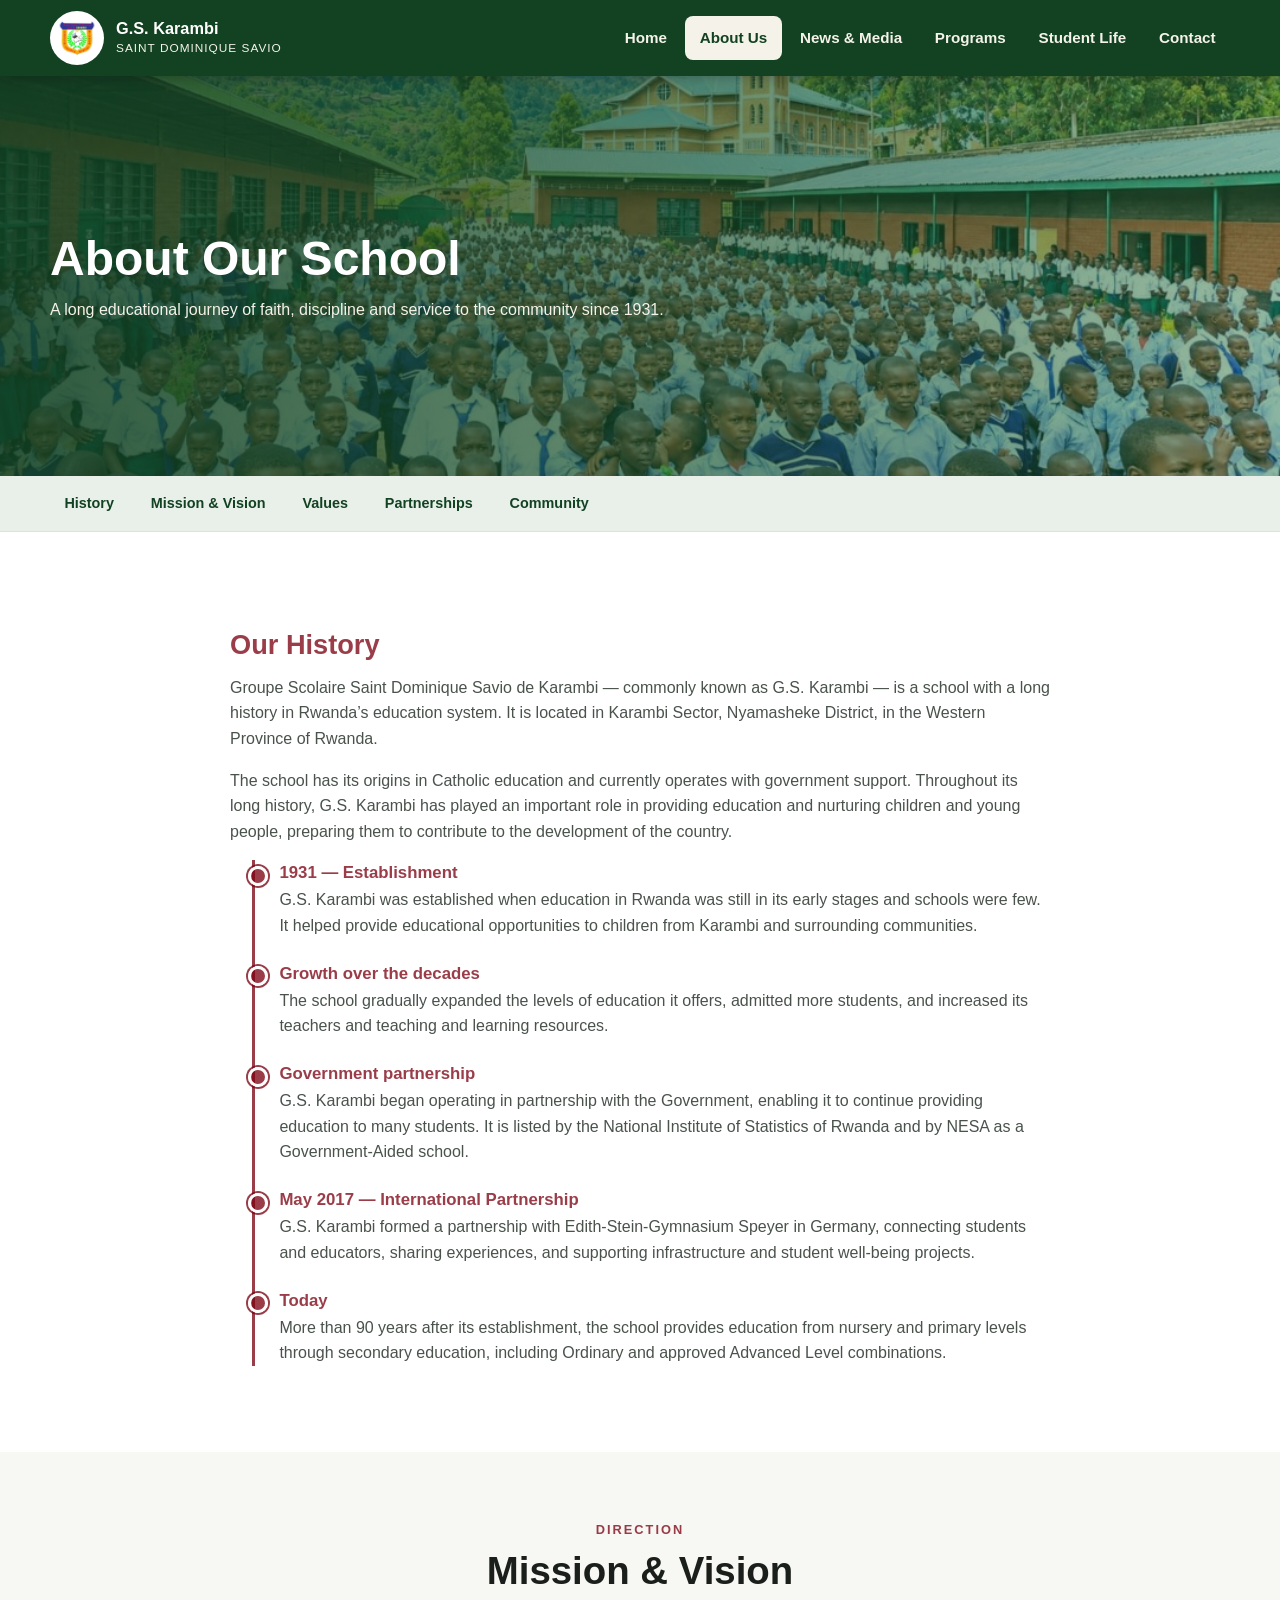
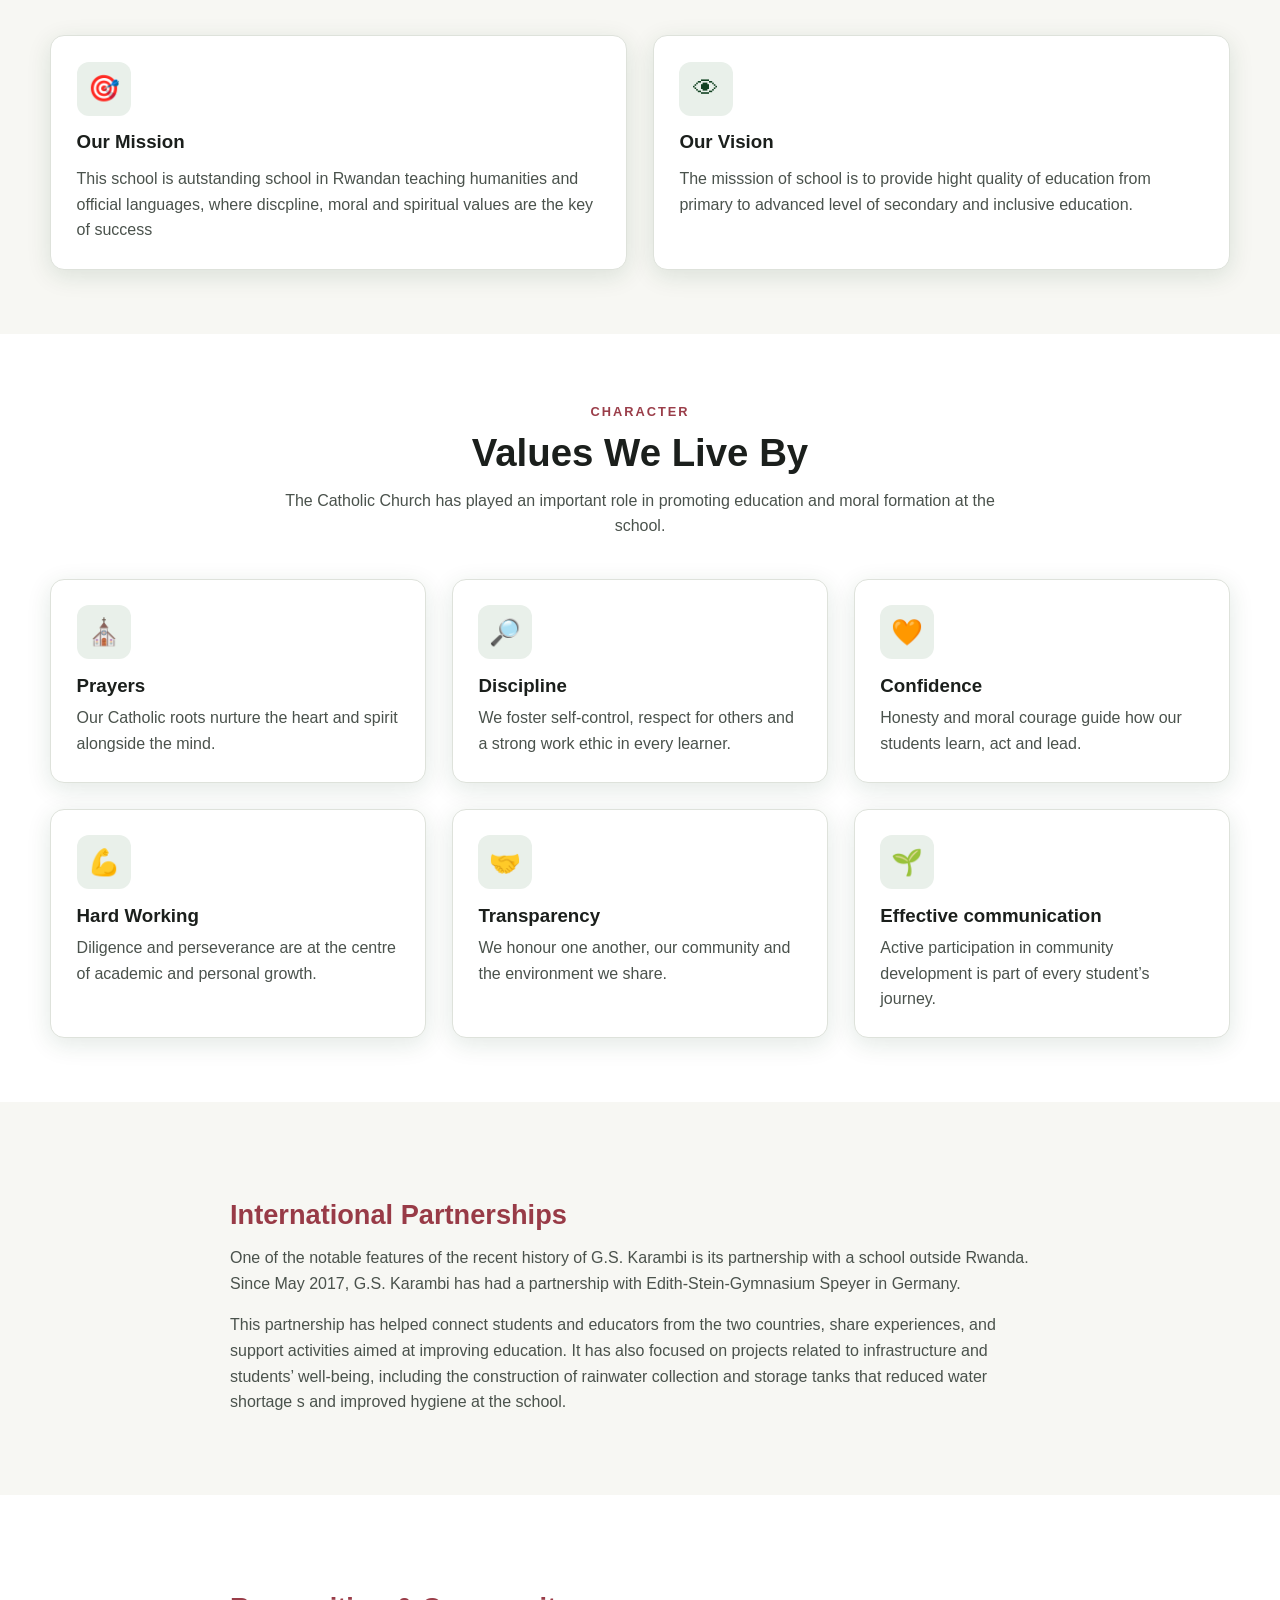
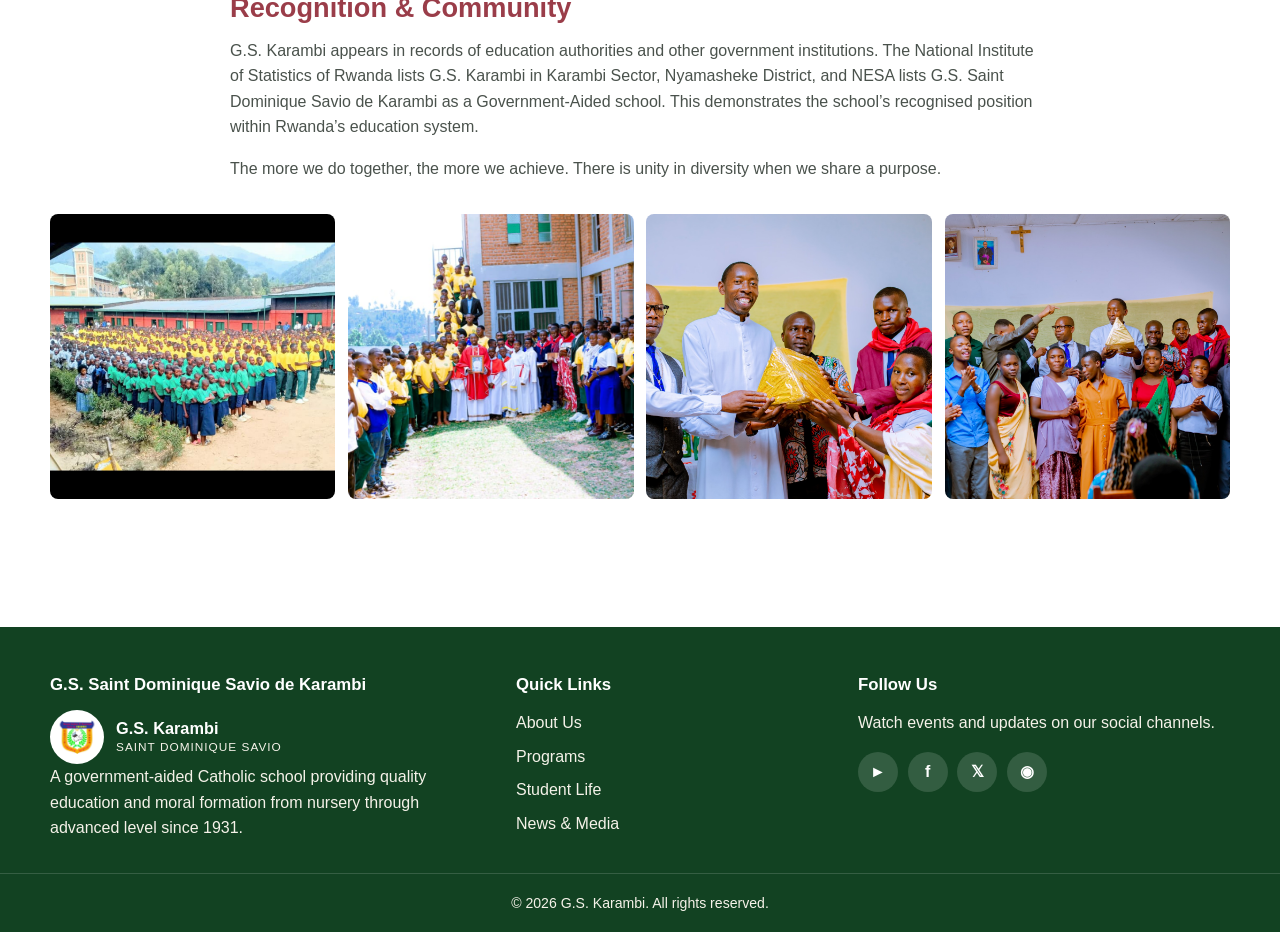
==== commit 868f84b5: "updated for fill link in linked parts , upload photo..." ====
--- a/about.html
+++ b/about.html
@@ -159,6 +159,7 @@
           s and improved hygiene at the school.
         </p>
         <!-- TODO: Add partner logos or photos of joint projects here -->
+      <!-- <img src="" alt="partners-image"> -->
       </div>
     </section>
 
@@ -179,10 +180,10 @@
       <div class="container" style="margin-top:2rem;">
         <div class="gallery">
           <!-- TODO: Replace with real photos of school community events -->
-          <button type="button" data-lightbox><img src="images/IMG-20260902-WA0049.jpg" alt="School community"></button>
+          <button type="button" data-lightbox><img src="images/Screenshot_20260910-182211-1.png" alt="School community"></button>
           <button type="button" data-lightbox><img src="images/IMG-20260903-WA0028.jpg" alt="Students together"></button>
           <button type="button" data-lightbox><img src="images/IMG-20260903-WA0036.jpg" alt="School gathering"></button>
-          <button type="button" data-lightbox><img src="images/IMG-20260903-WA0042.jpg" alt="Campus life"></button>
+          <button type="button" data-lightbox><img src="images/IMG-20260903-WA0039.jpg" alt="Campus life"></button>
         </div>
       </div>
     </section>
--- a/style-new.css
+++ b/style-new.css
@@ -1,7 +1,7 @@
 /* ============================================================
    G.S. Karambi - Saint Dominique Savio de Karambi
    Palette taken from the school walls & doors:
-   dark white (cream walls) and green (doors).
+   dark red (walls) and green (doors).
    Colours are written with normal colour names or rgb()
    values - no hexadecimal codes.
    ============================================================ */
@@ -157,6 +157,7 @@
 /* ---------- Welcome (director) ---------- */
 .welcome-grid { display: grid; grid-template-columns: 320px 1fr; gap: 2.5rem; align-items: center; }
 .welcome-grid img { border-radius: var(--radius); box-shadow: var(--shadow-lg); width: 100%; object-fit: cover; aspect-ratio: 4/5; }
+.welcome-grid .container-img{display:grid; grid-template-columns:repeat(2, 1fr) ;  gap: 1.5rem; width: 140%;}
 .welcome-grid blockquote { font-size: 1.15rem; font-style: italic; color: var(--ink); border-left: 4px solid var(--green); padding-left: 1rem; }
 .welcome-grid .signature { margin-top: 1.2rem; font-weight: 700; color: var(--green); }
 
@@ -173,6 +174,7 @@
 .card:hover { transform: translateY(-6px); box-shadow: var(--shadow-lg); }
 .card .card-media { position: relative; aspect-ratio: 16/10; overflow: hidden; }
 .card .card-media img { width: 100%; height: 100%; object-fit: cover; }
+#nursery{height: 150%; object-fit: contain;}
 .card .card-body { padding: 1.2rem; display: flex; flex-direction: column; gap: 0.6rem; flex: 1; }
 .card .card-body h3 { font-size: 1.15rem; }
 .card .card-body p { font-size: 0.95rem; }
@@ -205,8 +207,8 @@
 .testimonial .role { font-size: 0.85rem; color: var(--ink-soft); }
 
 /* ---------- Page banner (interior pages) ---------- */
-.page-banner { position: relative; height: clamp(220px, 36vh, 360px); overflow: hidden; display: flex; align-items: center; }
-.page-banner img { position: absolute; inset: 0; width: 100%; height: 100%; object-fit: cover; }
+.page-banner { position: relative; height: clamp(400px, 36vh, 350px); overflow: hidden; display: flex; align-items: center; }
+.page-banner img { position: absolute; inset: 0; width: 100%; height: 100%; object-fit: cover; object-position: center; display: block; }
 .page-banner::after { content: ""; position: absolute; inset: 0; background: linear-gradient(90deg, rgba(18, 66, 34, 0.88), rgba(30, 105, 51, 0.45)); }
 .page-banner .banner-text { position: relative; z-index: 2; color: white; }
 .page-banner h1 { color: white; font-size: clamp(1.8rem, 5vw, 3rem); }
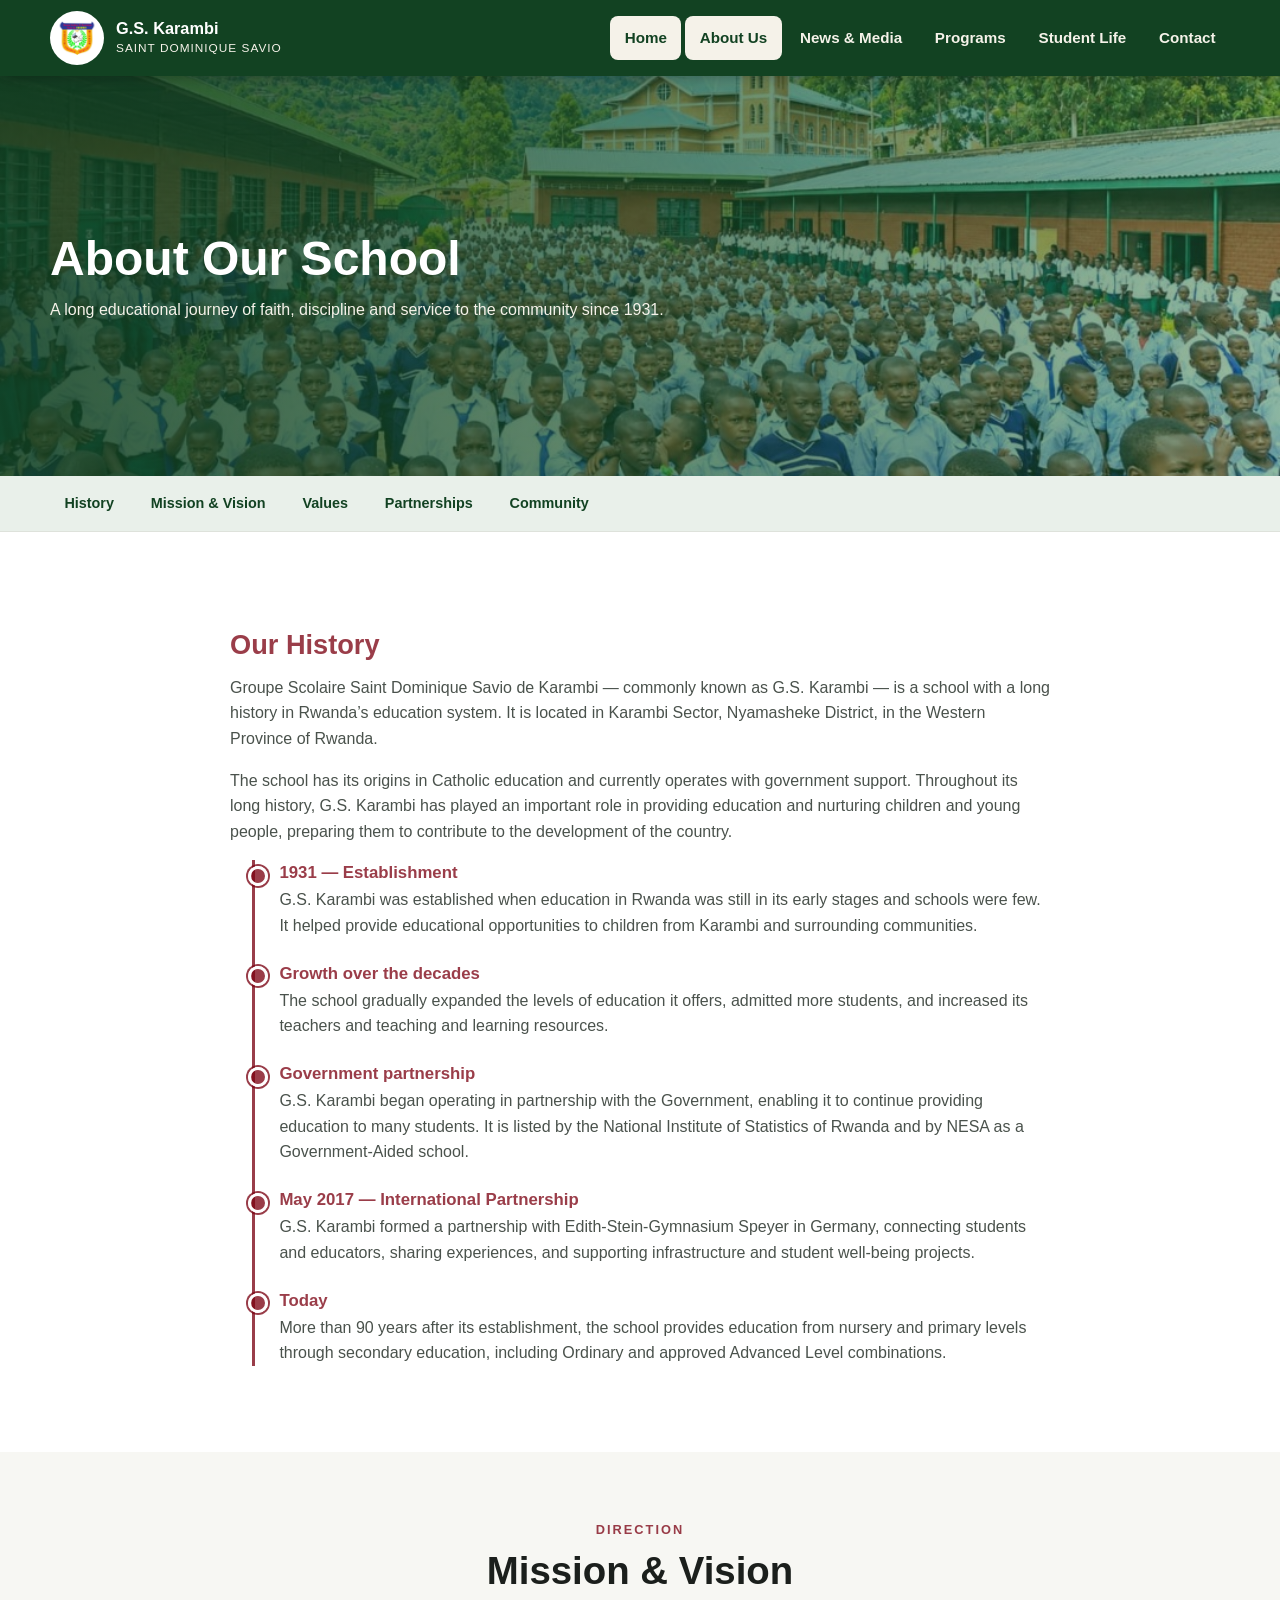
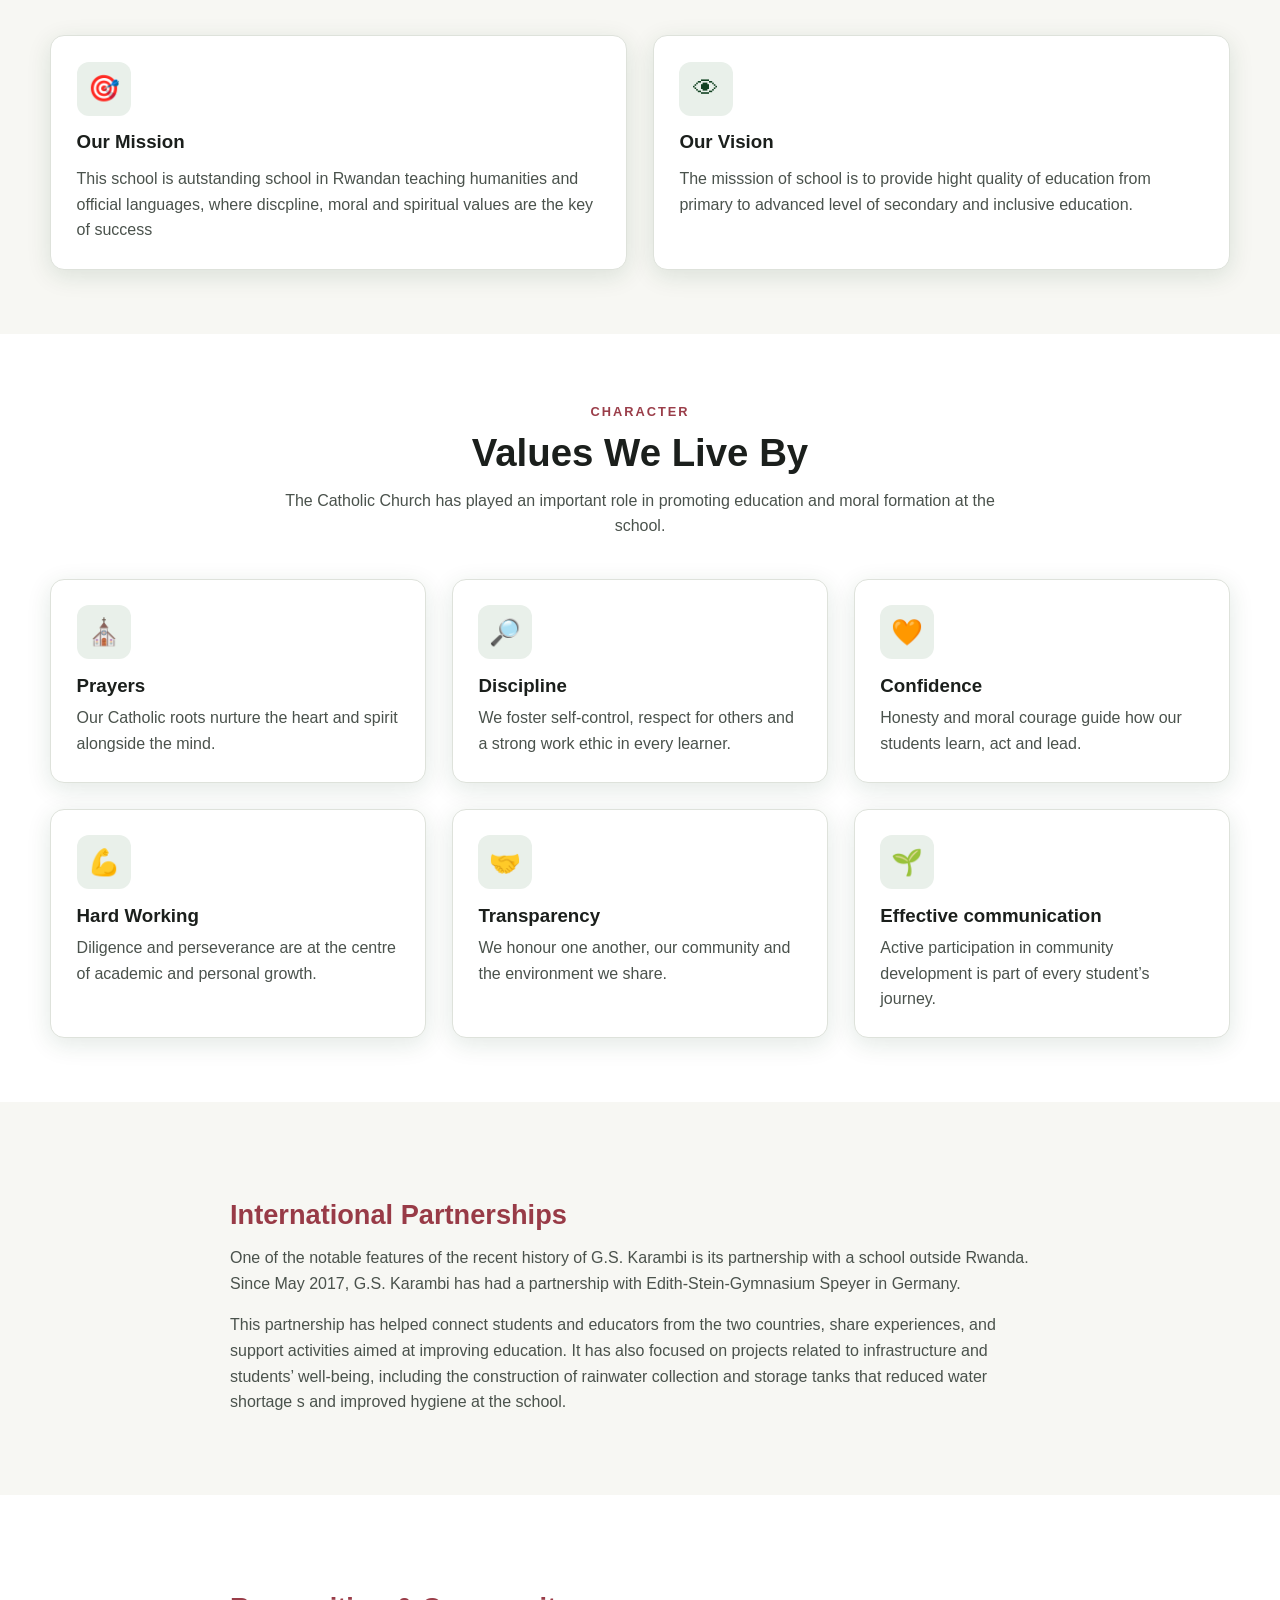
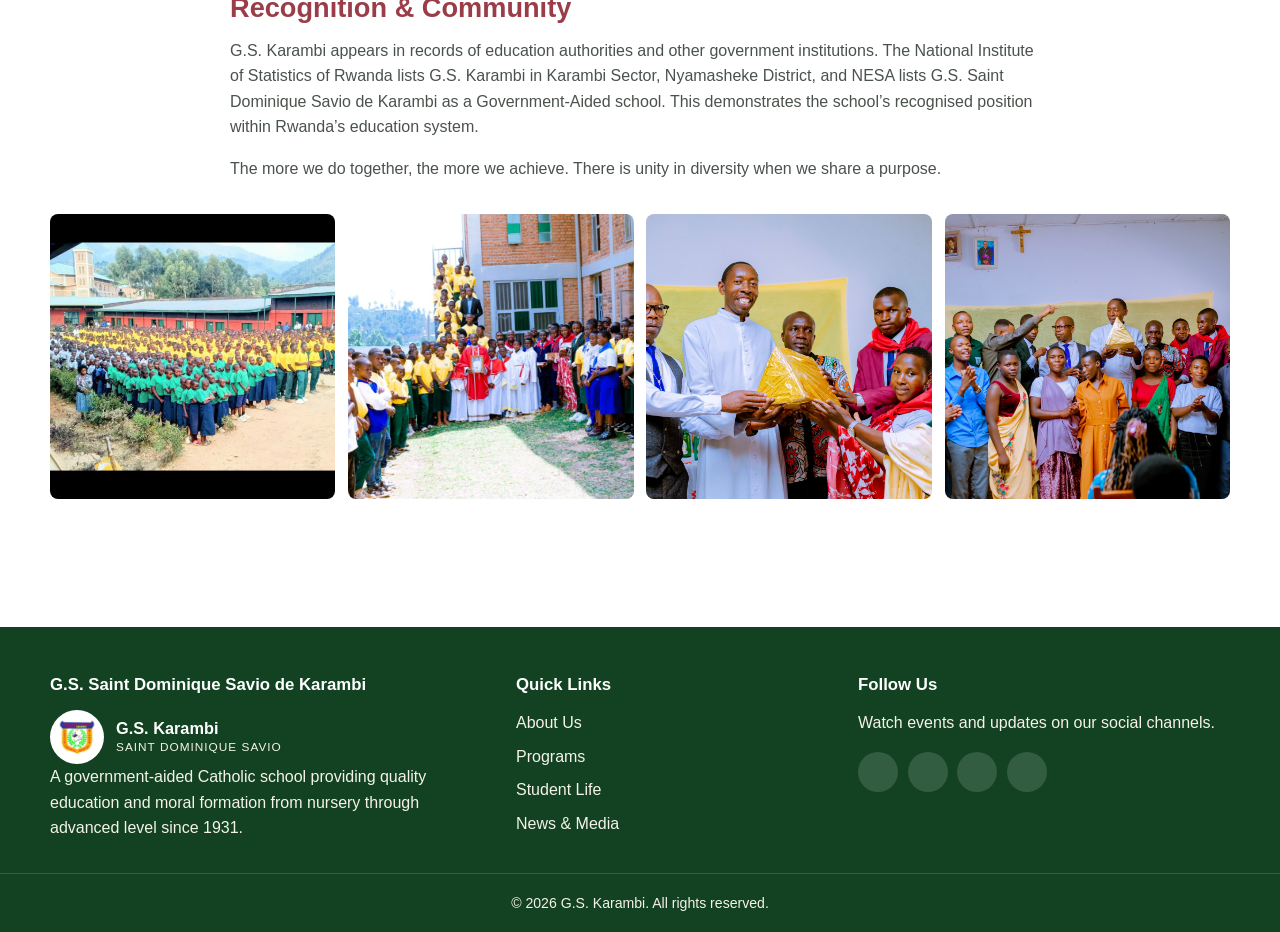
==== commit bb63980f: "replace graduator voice and add icons to menu" ====
--- a/about.html
+++ b/about.html
@@ -7,6 +7,7 @@
   <title>About Us | G.S. Karambi - Saint Dominique Savio</title>
   <link rel="stylesheet" href="style-new.css">
   <script src="script_new.js" defer></script>
+  <link rel="stylesheet" href="https://cdnjs.cloudflare.com/ajax/libs/font-awesome/7.3.1/css/all.min.css" >
 </head>
 <body>
   <a href="#main" class="skip-link">Skip to content</a>
@@ -20,12 +21,12 @@
       <button class="nav-toggle" aria-label="Toggle navigation" aria-expanded="false">&#9776;</button>
       <nav class="main-nav" aria-label="Main">
         <ul>
-          <li><a href="index.html">Home</a></li>
-          <li><a href="about.html" class="active">About Us</a></li>
-          <li><a href="news-media.html">News &amp; Media</a></li>
-          <li><a href="programs.html">Programs</a></li>
-          <li><a href="student-life.html">Student Life</a></li>
-          <li><a href="index.html#contacts">Contact</a></li>
+          <li><a href="index.html" class="active"><i class="fa-solid fa-landmark"></i>Home</a></li>
+          <li><a href="about.html"><i class="fa-solid fa-info-circle"></i>About Us</a></li>
+          <li><a href="news-media.html"><i class="fa-solid fa-newspaper"></i>News &amp; Media</a></li>
+          <li><a href="programs.html"><i class="fa-solid fa-graduation-cap"></i>Programs</a></li>
+          <li><a href="student-life.html"><i class="fa-solid fa-users"></i>Student Life</a></li>
+          <li><a href="index.html#contacts"><i class="fa-solid fa-phone"></i>Contact</a></li>
         </ul>
       </nav>
     </div>
@@ -215,10 +216,10 @@
         <h4>Follow Us</h4>
         <p>Watch events and updates on our social channels.</p>
         <div class="socials">
-          <a href="#" aria-label="YouTube" target="_blank" rel="noopener">&#9658;</a>
-          <a href="#" aria-label="Facebook" target="_blank" rel="noopener">f</a>
-          <a href="#" aria-label="X" target="_blank" rel="noopener">&#120143;</a>
-          <a href="#" aria-label="Instagram" target="_blank" rel="noopener">&#9673;</a>
+          <a href="https://www.youtube.com/watch?v=v0mmGrLry24" aria-label="YouTube" target="_blank" rel="noopener"><i class="fa-brands fa-youtube"></i></a>
+          <a href="#" aria-label="Facebook" target="_blank" rel="noopener"><i class="fa-brands fa-facebook"></i></a>
+          <a href="#" aria-label="X" target="_blank" rel="noopener"><i class="fa-brands fa-x"></i></a>
+          <a href="#" aria-label="Instagram" target="_blank" rel="noopener"><i class="fa-brands fa-square-instagram"></i></a>
         </div>
       </div>
     </div>
--- a/style-new.css
+++ b/style-new.css
@@ -338,4 +338,273 @@
 @media (prefers-reduced-motion: reduce) {
   html { scroll-behavior: auto; }
   * { transition: none !important; animation: none !important; }
-}+}
+
+
+
+/* ========================================
+   PROGRAMS PAGE - RESPONSIVE IMPROVEMENTS
+======================================== */
+
+/* Two-column cards */
+.cards--2 {
+    grid-template-columns: repeat(2, minmax(0, 1fr));
+}
+
+/* Images should stay within their containers */
+.card-media img {
+    width: 100%;
+    height: 100%;
+    object-fit: cover;
+}
+
+/* Tablet screens */
+@media (max-width: 960px) {
+
+    .cards--2 {
+        grid-template-columns: repeat(2, minmax(0, 1fr));
+    }
+
+    .cards--3,
+    .combo-grid {
+        grid-template-columns: repeat(2, minmax(0, 1fr));
+    }
+
+    .section {
+        padding: 3rem 0;
+    }
+
+    .section-head {
+        margin-bottom: 2rem;
+    }
+
+    .page-banner {
+        padding: 2rem 0;
+    }
+}
+
+/* Mobile screens */
+@media (max-width: 760px) {
+
+    .subnav {
+        top: 76px;
+    }
+
+    .subnav ul {
+        flex-wrap: nowrap;
+        overflow-x: auto;
+        white-space: nowrap;
+        scrollbar-width: thin;
+        padding: 0.75rem 0;
+    }
+
+    .subnav li {
+        flex-shrink: 0;
+    }
+
+    .subnav a {
+        display: inline-block;
+    }
+
+    .section {
+        padding: 2.5rem 0;
+    }
+
+    .section-head {
+        padding-inline: 0.5rem;
+    }
+
+    .page-banner {
+        min-height: 280px;
+        height: auto;
+        padding: 3rem 0;
+    }
+}
+
+/* Small phones */
+
+/* ==========================================
+   PROGRAMS PAGE - TARGETED RESPONSIVE DESIGN
+   Desktop styles remain unchanged.
+========================================== */
+
+/* A-LEVEL: prevent combination cards from overflowing */
+.combo-grid {
+    width: 100%;
+}
+
+.combo {
+    min-width: 0;
+    height: 100%;
+    overflow-wrap: break-word;
+}
+
+.combo h3 {
+    overflow-wrap: anywhere;
+}
+
+.combo ul {
+    padding-left: 1.25rem;
+}
+
+.combo li {
+    margin-bottom: 0.4rem;
+}
+
+/* REGISTRATION: keep the registration card contained */
+#registration .cards--1 {
+    display: grid;
+    grid-template-columns: minmax(0, 1fr);
+    width: 100%;
+}
+
+#registration .card {
+    min-width: 0;
+    width: 100%;
+}
+
+#registration .card-body {
+    min-width: 0;
+    overflow-wrap: break-word;
+}
+
+#registration ul {
+    padding-left: 1.4rem;
+}
+
+#registration li {
+    margin-bottom: 0.5rem;
+}
+
+/* PROGRAMS SECTION NAVIGATION */
+.subnav ul {
+    min-width: 0;
+}
+
+.subnav li {
+    flex-shrink: 0;
+}
+
+/* TABLETS */
+@media (max-width: 960px) {
+
+    /* A-Level: two combinations per row */
+    .combo-grid {
+        grid-template-columns: repeat(2, minmax(0, 1fr));
+        gap: 1rem;
+    }
+
+    /* Nursery and Primary: two columns */
+    .cards--2 {
+        grid-template-columns: repeat(2, minmax(0, 1fr));
+    }
+
+    /* Registration spacing */
+    #registration .card-body {
+        padding: 1.5rem;
+    }
+}
+
+/* PHONES AND SMALL TABLETS */
+@media (max-width: 760px) {
+
+    /* Allow users to swipe through program section links */
+    .subnav {
+        overflow: hidden;
+    }
+
+    .subnav ul {
+        display: flex;
+        flex-wrap: nowrap;
+        overflow-x: auto;
+        overflow-y: hidden;
+        white-space: nowrap;
+        -webkit-overflow-scrolling: touch;
+        scrollbar-width: thin;
+    }
+
+    .subnav li {
+        flex: 0 0 auto;
+    }
+
+    .subnav a {
+        display: block;
+    }
+
+    /* Reduce section spacing */
+    .section {
+        padding: 2.5rem 0;
+    }
+
+    /* Keep A-Level cards readable */
+    .combo {
+        padding: 1.25rem;
+    }
+
+    #registration .card-body {
+        padding: 1.25rem;
+    }
+}
+
+/* SMALL PHONES */
+@media (max-width: 560px) {
+
+    /* One card per row */
+    .cards--2,
+    .cards--3,
+    .cards--4,
+    .combo-grid {
+        grid-template-columns: minmax(0, 1fr);
+    }
+
+    /* Avoid horizontal overflow */
+    #early,
+    #olevel,
+    #alevel,
+    #registration {
+        min-width: 0;
+        scroll-margin-top: 135px;
+    }
+
+    .container {
+        width: min(100% - 2rem, var(--maxw));
+    }
+
+    .section {
+        padding: 2rem 0;
+    }
+
+    .section-head {
+        margin-bottom: 1.5rem;
+    }
+
+    /* Registration content */
+    #registration .card-body {
+        padding: 1rem;
+    }
+
+    #registration h3 {
+        line-height: 1.4;
+    }
+
+    #registration p,
+    #registration li {
+        line-height: 1.7;
+    }
+
+    /* A-Level combinations */
+    .combo {
+        padding: 1rem;
+    }
+
+    .combo h3 {
+        font-size: 1.15rem;
+    }
+
+    .combo ul {
+        padding-left: 1.2rem;
+    }
+}
+
+/* VERY SMALL PHONES */
+
